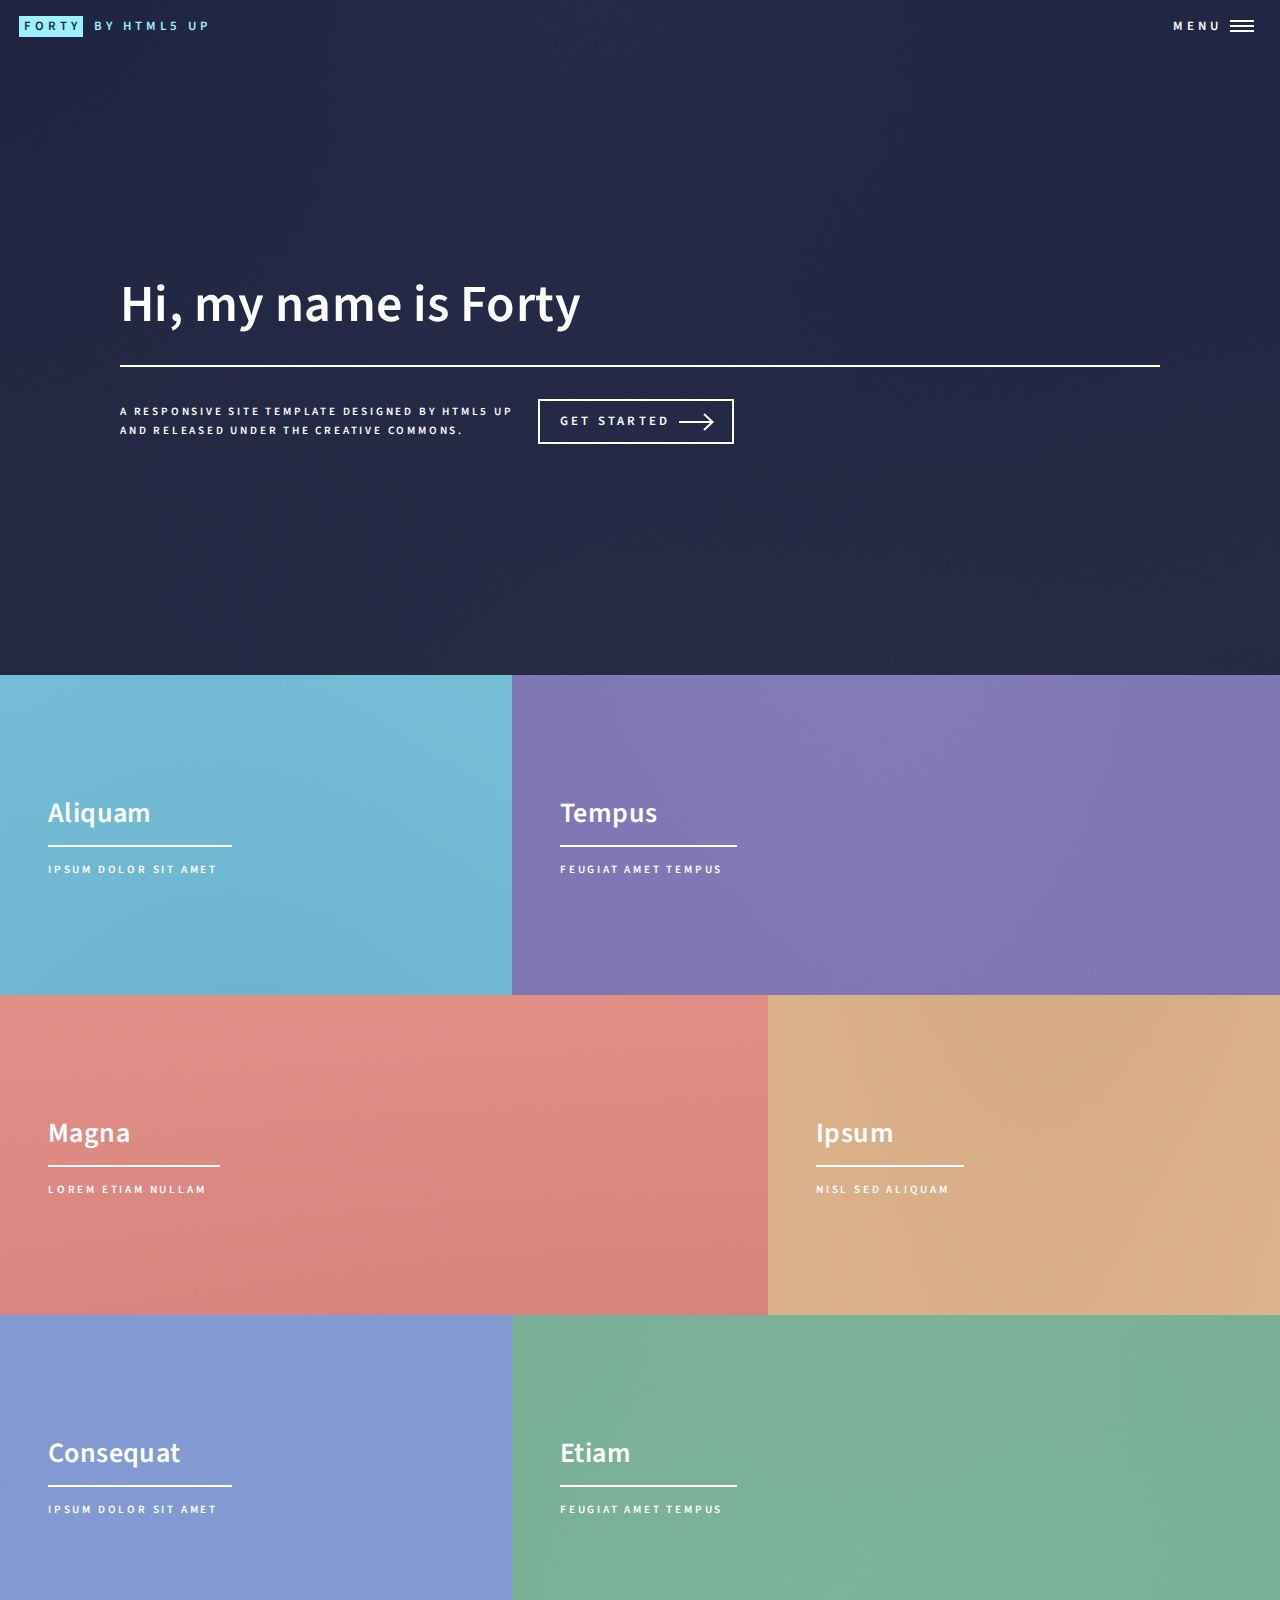
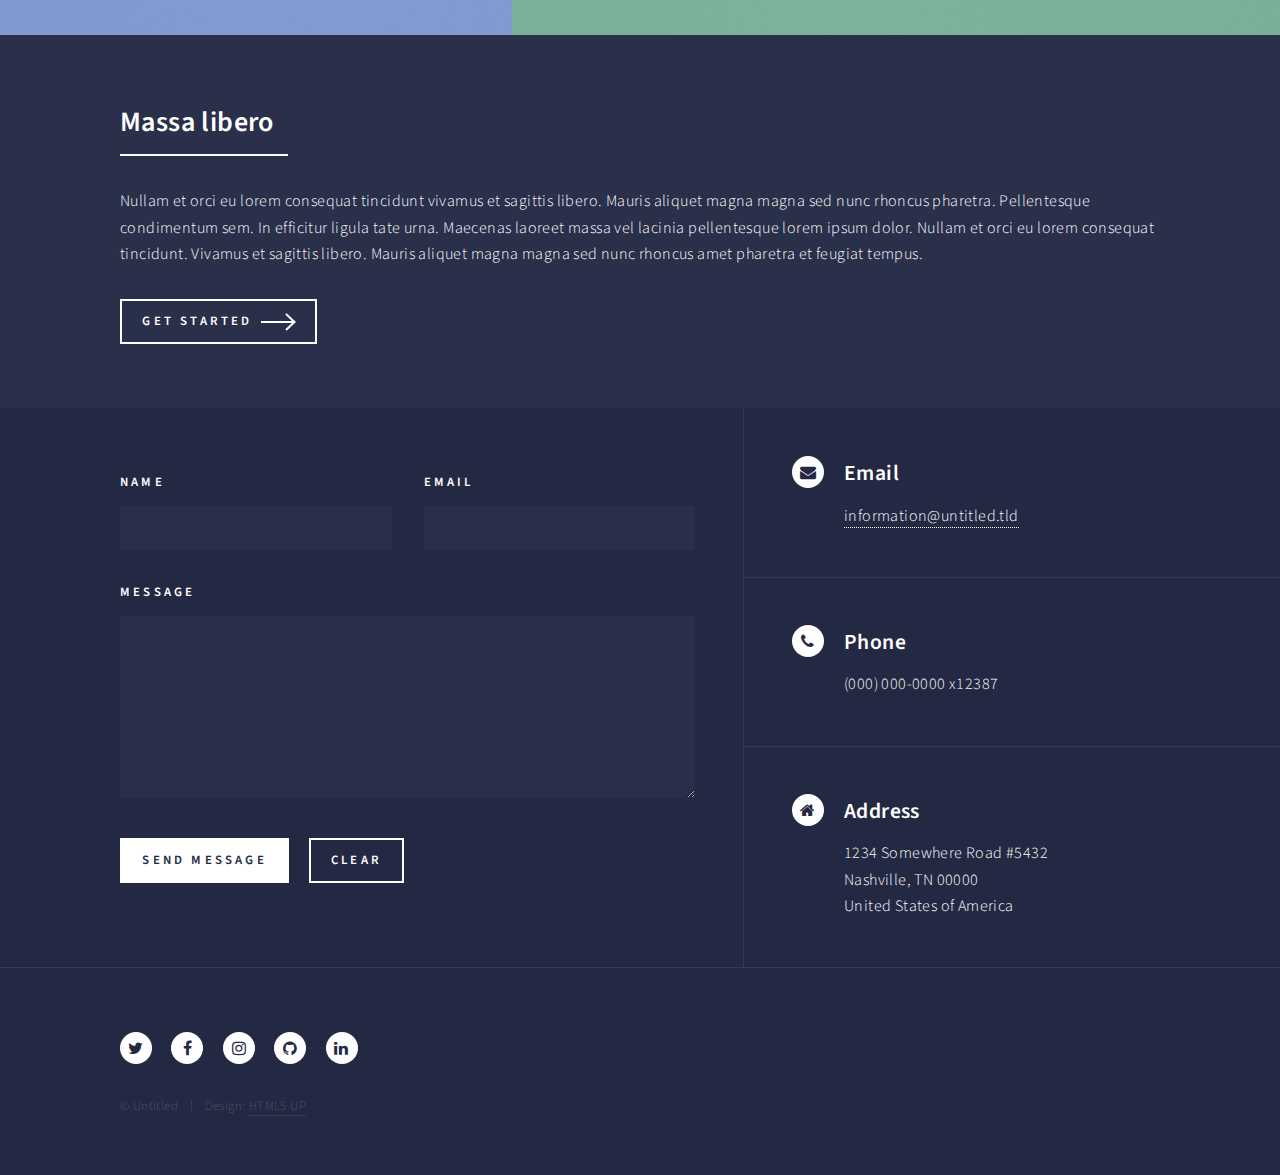
==== index.html @ 2b0d10ff "files uploaded" ====
<!DOCTYPE HTML>
<!--
	Forty by HTML5 UP
	html5up.net | @ajlkn
	Free for personal and commercial use under the CCA 3.0 license (html5up.net/license)
-->
<html>
	<head>
		<title>Forty by HTML5 UP</title>
		<meta charset="utf-8" />
		<meta name="viewport" content="width=device-width, initial-scale=1, user-scalable=no" />
		<!--[if lte IE 8]><script src="assets/js/ie/html5shiv.js"></script><![endif]-->
		<link rel="stylesheet" href="assets/css/main.css" />
		<!--[if lte IE 9]><link rel="stylesheet" href="assets/css/ie9.css" /><![endif]-->
		<!--[if lte IE 8]><link rel="stylesheet" href="assets/css/ie8.css" /><![endif]-->
	</head>
	<body>

		<!-- Wrapper -->
			<div id="wrapper">

				<!-- Header -->
					<header id="header" class="alt">
						<a href="index.html" class="logo"><strong>Forty</strong> <span>by HTML5 UP</span></a>
						<nav>
							<a href="#menu">Menu</a>
						</nav>
					</header>

				<!-- Menu -->
					<nav id="menu">
						<ul class="links">
							<li><a href="index.html">Home</a></li>
							<li><a href="landing.html">Landing</a></li>
							<li><a href="generic.html">Generic</a></li>
							<li><a href="elements.html">Elements</a></li>
						</ul>
						<ul class="actions vertical">
							<li><a href="#" class="button special fit">Get Started</a></li>
							<li><a href="#" class="button fit">Log In</a></li>
						</ul>
					</nav>

				<!-- Banner -->
					<section id="banner" class="major">
						<div class="inner">
							<header class="major">
								<h1>Hi, my name is Forty</h1>
							</header>
							<div class="content">
								<p>A responsive site template designed by HTML5 UP<br />
								and released under the Creative Commons.</p>
								<ul class="actions">
									<li><a href="#one" class="button next scrolly">Get Started</a></li>
								</ul>
							</div>
						</div>
					</section>

				<!-- Main -->
					<div id="main">

						<!-- One -->
							<section id="one" class="tiles">
								<article>
									<span class="image">
										<img src="images/pic01.jpg" alt="" />
									</span>
									<header class="major">
										<h3><a href="landing.html" class="link">Aliquam</a></h3>
										<p>Ipsum dolor sit amet</p>
									</header>
								</article>
								<article>
									<span class="image">
										<img src="images/pic02.jpg" alt="" />
									</span>
									<header class="major">
										<h3><a href="landing.html" class="link">Tempus</a></h3>
										<p>feugiat amet tempus</p>
									</header>
								</article>
								<article>
									<span class="image">
										<img src="images/pic03.jpg" alt="" />
									</span>
									<header class="major">
										<h3><a href="landing.html" class="link">Magna</a></h3>
										<p>Lorem etiam nullam</p>
									</header>
								</article>
								<article>
									<span class="image">
										<img src="images/pic04.jpg" alt="" />
									</span>
									<header class="major">
										<h3><a href="landing.html" class="link">Ipsum</a></h3>
										<p>Nisl sed aliquam</p>
									</header>
								</article>
								<article>
									<span class="image">
										<img src="images/pic05.jpg" alt="" />
									</span>
									<header class="major">
										<h3><a href="landing.html" class="link">Consequat</a></h3>
										<p>Ipsum dolor sit amet</p>
									</header>
								</article>
								<article>
									<span class="image">
										<img src="images/pic06.jpg" alt="" />
									</span>
									<header class="major">
										<h3><a href="landing.html" class="link">Etiam</a></h3>
										<p>Feugiat amet tempus</p>
									</header>
								</article>
							</section>

						<!-- Two -->
							<section id="two">
								<div class="inner">
									<header class="major">
										<h2>Massa libero</h2>
									</header>
									<p>Nullam et orci eu lorem consequat tincidunt vivamus et sagittis libero. Mauris aliquet magna magna sed nunc rhoncus pharetra. Pellentesque condimentum sem. In efficitur ligula tate urna. Maecenas laoreet massa vel lacinia pellentesque lorem ipsum dolor. Nullam et orci eu lorem consequat tincidunt. Vivamus et sagittis libero. Mauris aliquet magna magna sed nunc rhoncus amet pharetra et feugiat tempus.</p>
									<ul class="actions">
										<li><a href="landing.html" class="button next">Get Started</a></li>
									</ul>
								</div>
							</section>

					</div>

				<!-- Contact -->
					<section id="contact">
						<div class="inner">
							<section>
								<form method="post" action="#">
									<div class="field half first">
										<label for="name">Name</label>
										<input type="text" name="name" id="name" />
									</div>
									<div class="field half">
										<label for="email">Email</label>
										<input type="text" name="email" id="email" />
									</div>
									<div class="field">
										<label for="message">Message</label>
										<textarea name="message" id="message" rows="6"></textarea>
									</div>
									<ul class="actions">
										<li><input type="submit" value="Send Message" class="special" /></li>
										<li><input type="reset" value="Clear" /></li>
									</ul>
								</form>
							</section>
							<section class="split">
								<section>
									<div class="contact-method">
										<span class="icon alt fa-envelope"></span>
										<h3>Email</h3>
										<a href="#">information@untitled.tld</a>
									</div>
								</section>
								<section>
									<div class="contact-method">
										<span class="icon alt fa-phone"></span>
										<h3>Phone</h3>
										<span>(000) 000-0000 x12387</span>
									</div>
								</section>
								<section>
									<div class="contact-method">
										<span class="icon alt fa-home"></span>
										<h3>Address</h3>
										<span>1234 Somewhere Road #5432<br />
										Nashville, TN 00000<br />
										United States of America</span>
									</div>
								</section>
							</section>
						</div>
					</section>

				<!-- Footer -->
					<footer id="footer">
						<div class="inner">
							<ul class="icons">
								<li><a href="#" class="icon alt fa-twitter"><span class="label">Twitter</span></a></li>
								<li><a href="#" class="icon alt fa-facebook"><span class="label">Facebook</span></a></li>
								<li><a href="#" class="icon alt fa-instagram"><span class="label">Instagram</span></a></li>
								<li><a href="#" class="icon alt fa-github"><span class="label">GitHub</span></a></li>
								<li><a href="#" class="icon alt fa-linkedin"><span class="label">LinkedIn</span></a></li>
							</ul>
							<ul class="copyright">
								<li>&copy; Untitled</li><li>Design: <a href="https://html5up.net">HTML5 UP</a></li>
							</ul>
						</div>
					</footer>

			</div>

		<!-- Scripts -->
			<script src="assets/js/jquery.min.js"></script>
			<script src="assets/js/jquery.scrolly.min.js"></script>
			<script src="assets/js/jquery.scrollex.min.js"></script>
			<script src="assets/js/skel.min.js"></script>
			<script src="assets/js/util.js"></script>
			<!--[if lte IE 8]><script src="assets/js/ie/respond.min.js"></script><![endif]-->
			<script src="assets/js/main.js"></script>

	</body>
</html>
---- assets/css/main.css ----
@import url(font-awesome.min.css);
@import url("https://fonts.googleapis.com/css?family=Source+Sans+Pro:300,300italic,600,600italic");

/*
	Forty by HTML5 UP
	html5up.net | @ajlkn
	Free for personal and commercial use under the CCA 3.0 license (html5up.net/license)
*/

/* Reset */

	html, body, div, span, applet, object, iframe, h1, h2, h3, h4, h5, h6, p, blockquote, pre, a, abbr, acronym, address, big, cite, code, del, dfn, em, img, ins, kbd, q, s, samp, small, strike, strong, sub, sup, tt, var, b, u, i, center, dl, dt, dd, ol, ul, li, fieldset, form, label, legend, table, caption, tbody, tfoot, thead, tr, th, td, article, aside, canvas, details, embed, figure, figcaption, footer, header, hgroup, menu, nav, output, ruby, section, summary, time, mark, audio, video {
		margin: 0;
		padding: 0;
		border: 0;
		font-size: 100%;
		font: inherit;
		vertical-align: baseline;
	}

	article, aside, details, figcaption, figure, footer, header, hgroup, menu, nav, section {
		display: block;
	}

	body {
		line-height: 1;
	}

	ol, ul {
		list-style: none;
	}

	blockquote, q {
		quotes: none;
	}

	blockquote:before, blockquote:after, q:before, q:after {
		content: '';
		content: none;
	}

	table {
		border-collapse: collapse;
		border-spacing: 0;
	}

	body {
		-webkit-text-size-adjust: none;
	}

/* Box Model */

	*, *:before, *:after {
		-moz-box-sizing: border-box;
		-webkit-box-sizing: border-box;
		box-sizing: border-box;
	}

/* Grid */

	.row {
		border-bottom: solid 1px transparent;
		-moz-box-sizing: border-box;
		-webkit-box-sizing: border-box;
		box-sizing: border-box;
	}

	.row > * {
		float: left;
		-moz-box-sizing: border-box;
		-webkit-box-sizing: border-box;
		box-sizing: border-box;
	}

	.row:after, .row:before {
		content: '';
		display: block;
		clear: both;
		height: 0;
	}

	.row.uniform > * > :first-child {
		margin-top: 0;
	}

	.row.uniform > * > :last-child {
		margin-bottom: 0;
	}

	.row.\30 \25 > * {
		padding: 0 0 0 0em;
	}

	.row.\30 \25 {
		margin: 0 0 -1px 0em;
	}

	.row.uniform.\30 \25 > * {
		padding: 0em 0 0 0em;
	}

	.row.uniform.\30 \25 {
		margin: 0em 0 -1px 0em;
	}

	.row > * {
		padding: 0 0 0 2em;
	}

	.row {
		margin: 0 0 -1px -2em;
	}

	.row.uniform > * {
		padding: 2em 0 0 2em;
	}

	.row.uniform {
		margin: -2em 0 -1px -2em;
	}

	.row.\32 00\25 > * {
		padding: 0 0 0 4em;
	}

	.row.\32 00\25 {
		margin: 0 0 -1px -4em;
	}

	.row.uniform.\32 00\25 > * {
		padding: 4em 0 0 4em;
	}

	.row.uniform.\32 00\25 {
		margin: -4em 0 -1px -4em;
	}

	.row.\31 50\25 > * {
		padding: 0 0 0 3em;
	}

	.row.\31 50\25 {
		margin: 0 0 -1px -3em;
	}

	.row.uniform.\31 50\25 > * {
		padding: 3em 0 0 3em;
	}

	.row.uniform.\31 50\25 {
		margin: -3em 0 -1px -3em;
	}

	.row.\35 0\25 > * {
		padding: 0 0 0 1em;
	}

	.row.\35 0\25 {
		margin: 0 0 -1px -1em;
	}

	.row.uniform.\35 0\25 > * {
		padding: 1em 0 0 1em;
	}

	.row.uniform.\35 0\25 {
		margin: -1em 0 -1px -1em;
	}

	.row.\32 5\25 > * {
		padding: 0 0 0 0.5em;
	}

	.row.\32 5\25 {
		margin: 0 0 -1px -0.5em;
	}

	.row.uniform.\32 5\25 > * {
		padding: 0.5em 0 0 0.5em;
	}

	.row.uniform.\32 5\25 {
		margin: -0.5em 0 -1px -0.5em;
	}

	.\31 2u, .\31 2u\24 {
		width: 100%;
		clear: none;
		margin-left: 0;
	}

	.\31 1u, .\31 1u\24 {
		width: 91.6666666667%;
		clear: none;
		margin-left: 0;
	}

	.\31 0u, .\31 0u\24 {
		width: 83.3333333333%;
		clear: none;
		margin-left: 0;
	}

	.\39 u, .\39 u\24 {
		width: 75%;
		clear: none;
		margin-left: 0;
	}

	.\38 u, .\38 u\24 {
		width: 66.6666666667%;
		clear: none;
		margin-left: 0;
	}

	.\37 u, .\37 u\24 {
		width: 58.3333333333%;
		clear: none;
		margin-left: 0;
	}

	.\36 u, .\36 u\24 {
		width: 50%;
		clear: none;
		margin-left: 0;
	}

	.\35 u, .\35 u\24 {
		width: 41.6666666667%;
		clear: none;
		margin-left: 0;
	}

	.\34 u, .\34 u\24 {
		width: 33.3333333333%;
		clear: none;
		margin-left: 0;
	}

	.\33 u, .\33 u\24 {
		width: 25%;
		clear: none;
		margin-left: 0;
	}

	.\32 u, .\32 u\24 {
		width: 16.6666666667%;
		clear: none;
		margin-left: 0;
	}

	.\31 u, .\31 u\24 {
		width: 8.3333333333%;
		clear: none;
		margin-left: 0;
	}

	.\31 2u\24 + *,
	.\31 1u\24 + *,
	.\31 0u\24 + *,
	.\39 u\24 + *,
	.\38 u\24 + *,
	.\37 u\24 + *,
	.\36 u\24 + *,
	.\35 u\24 + *,
	.\34 u\24 + *,
	.\33 u\24 + *,
	.\32 u\24 + *,
	.\31 u\24 + * {
		clear: left;
	}

	.\-11u {
		margin-left: 91.66667%;
	}

	.\-10u {
		margin-left: 83.33333%;
	}

	.\-9u {
		margin-left: 75%;
	}

	.\-8u {
		margin-left: 66.66667%;
	}

	.\-7u {
		margin-left: 58.33333%;
	}

	.\-6u {
		margin-left: 50%;
	}

	.\-5u {
		margin-left: 41.66667%;
	}

	.\-4u {
		margin-left: 33.33333%;
	}

	.\-3u {
		margin-left: 25%;
	}

	.\-2u {
		margin-left: 16.66667%;
	}

	.\-1u {
		margin-left: 8.33333%;
	}

	@media screen and (max-width: 1680px) {

		.row > * {
			padding: 0 0 0 2em;
		}

		.row {
			margin: 0 0 -1px -2em;
		}

		.row.uniform > * {
			padding: 2em 0 0 2em;
		}

		.row.uniform {
			margin: -2em 0 -1px -2em;
		}

		.row.\32 00\25 > * {
			padding: 0 0 0 4em;
		}

		.row.\32 00\25 {
			margin: 0 0 -1px -4em;
		}

		.row.uniform.\32 00\25 > * {
			padding: 4em 0 0 4em;
		}

		.row.uniform.\32 00\25 {
			margin: -4em 0 -1px -4em;
		}

		.row.\31 50\25 > * {
			padding: 0 0 0 3em;
		}

		.row.\31 50\25 {
			margin: 0 0 -1px -3em;
		}

		.row.uniform.\31 50\25 > * {
			padding: 3em 0 0 3em;
		}

		.row.uniform.\31 50\25 {
			margin: -3em 0 -1px -3em;
		}

		.row.\35 0\25 > * {
			padding: 0 0 0 1em;
		}

		.row.\35 0\25 {
			margin: 0 0 -1px -1em;
		}

		.row.uniform.\35 0\25 > * {
			padding: 1em 0 0 1em;
		}

		.row.uniform.\35 0\25 {
			margin: -1em 0 -1px -1em;
		}

		.row.\32 5\25 > * {
			padding: 0 0 0 0.5em;
		}

		.row.\32 5\25 {
			margin: 0 0 -1px -0.5em;
		}

		.row.uniform.\32 5\25 > * {
			padding: 0.5em 0 0 0.5em;
		}

		.row.uniform.\32 5\25 {
			margin: -0.5em 0 -1px -0.5em;
		}

		.\31 2u\28xlarge\29, .\31 2u\24\28xlarge\29 {
			width: 100%;
			clear: none;
			margin-left: 0;
		}

		.\31 1u\28xlarge\29, .\31 1u\24\28xlarge\29 {
			width: 91.6666666667%;
			clear: none;
			margin-left: 0;
		}

		.\31 0u\28xlarge\29, .\31 0u\24\28xlarge\29 {
			width: 83.3333333333%;
			clear: none;
			margin-left: 0;
		}

		.\39 u\28xlarge\29, .\39 u\24\28xlarge\29 {
			width: 75%;
			clear: none;
			margin-left: 0;
		}

		.\38 u\28xlarge\29, .\38 u\24\28xlarge\29 {
			width: 66.6666666667%;
			clear: none;
			margin-left: 0;
		}

		.\37 u\28xlarge\29, .\37 u\24\28xlarge\29 {
			width: 58.3333333333%;
			clear: none;
			margin-left: 0;
		}

		.\36 u\28xlarge\29, .\36 u\24\28xlarge\29 {
			width: 50%;
			clear: none;
			margin-left: 0;
		}

		.\35 u\28xlarge\29, .\35 u\24\28xlarge\29 {
			width: 41.6666666667%;
			clear: none;
			margin-left: 0;
		}

		.\34 u\28xlarge\29, .\34 u\24\28xlarge\29 {
			width: 33.3333333333%;
			clear: none;
			margin-left: 0;
		}

		.\33 u\28xlarge\29, .\33 u\24\28xlarge\29 {
			width: 25%;
			clear: none;
			margin-left: 0;
		}

		.\32 u\28xlarge\29, .\32 u\24\28xlarge\29 {
			width: 16.6666666667%;
			clear: none;
			margin-left: 0;
		}

		.\31 u\28xlarge\29, .\31 u\24\28xlarge\29 {
			width: 8.3333333333%;
			clear: none;
			margin-left: 0;
		}

		.\31 2u\24\28xlarge\29 + *,
		.\31 1u\24\28xlarge\29 + *,
		.\31 0u\24\28xlarge\29 + *,
		.\39 u\24\28xlarge\29 + *,
		.\38 u\24\28xlarge\29 + *,
		.\37 u\24\28xlarge\29 + *,
		.\36 u\24\28xlarge\29 + *,
		.\35 u\24\28xlarge\29 + *,
		.\34 u\24\28xlarge\29 + *,
		.\33 u\24\28xlarge\29 + *,
		.\32 u\24\28xlarge\29 + *,
		.\31 u\24\28xlarge\29 + * {
			clear: left;
		}

		.\-11u\28xlarge\29 {
			margin-left: 91.66667%;
		}

		.\-10u\28xlarge\29 {
			margin-left: 83.33333%;
		}

		.\-9u\28xlarge\29 {
			margin-left: 75%;
		}

		.\-8u\28xlarge\29 {
			margin-left: 66.66667%;
		}

		.\-7u\28xlarge\29 {
			margin-left: 58.33333%;
		}

		.\-6u\28xlarge\29 {
			margin-left: 50%;
		}

		.\-5u\28xlarge\29 {
			margin-left: 41.66667%;
		}

		.\-4u\28xlarge\29 {
			margin-left: 33.33333%;
		}

		.\-3u\28xlarge\29 {
			margin-left: 25%;
		}

		.\-2u\28xlarge\29 {
			margin-left: 16.66667%;
		}

		.\-1u\28xlarge\29 {
			margin-left: 8.33333%;
		}

	}

	@media screen and (max-width: 1280px) {

		.row > * {
			padding: 0 0 0 1.5em;
		}

		.row {
			margin: 0 0 -1px -1.5em;
		}

		.row.uniform > * {
			padding: 1.5em 0 0 1.5em;
		}

		.row.uniform {
			margin: -1.5em 0 -1px -1.5em;
		}

		.row.\32 00\25 > * {
			padding: 0 0 0 3em;
		}

		.row.\32 00\25 {
			margin: 0 0 -1px -3em;
		}

		.row.uniform.\32 00\25 > * {
			padding: 3em 0 0 3em;
		}

		.row.uniform.\32 00\25 {
			margin: -3em 0 -1px -3em;
		}

		.row.\31 50\25 > * {
			padding: 0 0 0 2.25em;
		}

		.row.\31 50\25 {
			margin: 0 0 -1px -2.25em;
		}

		.row.uniform.\31 50\25 > * {
			padding: 2.25em 0 0 2.25em;
		}

		.row.uniform.\31 50\25 {
			margin: -2.25em 0 -1px -2.25em;
		}

		.row.\35 0\25 > * {
			padding: 0 0 0 0.75em;
		}

		.row.\35 0\25 {
			margin: 0 0 -1px -0.75em;
		}

		.row.uniform.\35 0\25 > * {
			padding: 0.75em 0 0 0.75em;
		}

		.row.uniform.\35 0\25 {
			margin: -0.75em 0 -1px -0.75em;
		}

		.row.\32 5\25 > * {
			padding: 0 0 0 0.375em;
		}

		.row.\32 5\25 {
			margin: 0 0 -1px -0.375em;
		}

		.row.uniform.\32 5\25 > * {
			padding: 0.375em 0 0 0.375em;
		}

		.row.uniform.\32 5\25 {
			margin: -0.375em 0 -1px -0.375em;
		}

		.\31 2u\28large\29, .\31 2u\24\28large\29 {
			width: 100%;
			clear: none;
			margin-left: 0;
		}

		.\31 1u\28large\29, .\31 1u\24\28large\29 {
			width: 91.6666666667%;
			clear: none;
			margin-left: 0;
		}

		.\31 0u\28large\29, .\31 0u\24\28large\29 {
			width: 83.3333333333%;
			clear: none;
			margin-left: 0;
		}

		.\39 u\28large\29, .\39 u\24\28large\29 {
			width: 75%;
			clear: none;
			margin-left: 0;
		}

		.\38 u\28large\29, .\38 u\24\28large\29 {
			width: 66.6666666667%;
			clear: none;
			margin-left: 0;
		}

		.\37 u\28large\29, .\37 u\24\28large\29 {
			width: 58.3333333333%;
			clear: none;
			margin-left: 0;
		}

		.\36 u\28large\29, .\36 u\24\28large\29 {
			width: 50%;
			clear: none;
			margin-left: 0;
		}

		.\35 u\28large\29, .\35 u\24\28large\29 {
			width: 41.6666666667%;
			clear: none;
			margin-left: 0;
		}

		.\34 u\28large\29, .\34 u\24\28large\29 {
			width: 33.3333333333%;
			clear: none;
			margin-left: 0;
		}

		.\33 u\28large\29, .\33 u\24\28large\29 {
			width: 25%;
			clear: none;
			margin-left: 0;
		}

		.\32 u\28large\29, .\32 u\24\28large\29 {
			width: 16.6666666667%;
			clear: none;
			margin-left: 0;
		}

		.\31 u\28large\29, .\31 u\24\28large\29 {
			width: 8.3333333333%;
			clear: none;
			margin-left: 0;
		}

		.\31 2u\24\28large\29 + *,
		.\31 1u\24\28large\29 + *,
		.\31 0u\24\28large\29 + *,
		.\39 u\24\28large\29 + *,
		.\38 u\24\28large\29 + *,
		.\37 u\24\28large\29 + *,
		.\36 u\24\28large\29 + *,
		.\35 u\24\28large\29 + *,
		.\34 u\24\28large\29 + *,
		.\33 u\24\28large\29 + *,
		.\32 u\24\28large\29 + *,
		.\31 u\24\28large\29 + * {
			clear: left;
		}

		.\-11u\28large\29 {
			margin-left: 91.66667%;
		}

		.\-10u\28large\29 {
			margin-left: 83.33333%;
		}

		.\-9u\28large\29 {
			margin-left: 75%;
		}

		.\-8u\28large\29 {
			margin-left: 66.66667%;
		}

		.\-7u\28large\29 {
			margin-left: 58.33333%;
		}

		.\-6u\28large\29 {
			margin-left: 50%;
		}

		.\-5u\28large\29 {
			margin-left: 41.66667%;
		}

		.\-4u\28large\29 {
			margin-left: 33.33333%;
		}

		.\-3u\28large\29 {
			margin-left: 25%;
		}

		.\-2u\28large\29 {
			margin-left: 16.66667%;
		}

		.\-1u\28large\29 {
			margin-left: 8.33333%;
		}

	}

	@media screen and (max-width: 980px) {

		.row > * {
			padding: 0 0 0 1.5em;
		}

		.row {
			margin: 0 0 -1px -1.5em;
		}

		.row.uniform > * {
			padding: 1.5em 0 0 1.5em;
		}

		.row.uniform {
			margin: -1.5em 0 -1px -1.5em;
		}

		.row.\32 00\25 > * {
			padding: 0 0 0 3em;
		}

		.row.\32 00\25 {
			margin: 0 0 -1px -3em;
		}

		.row.uniform.\32 00\25 > * {
			padding: 3em 0 0 3em;
		}

		.row.uniform.\32 00\25 {
			margin: -3em 0 -1px -3em;
		}

		.row.\31 50\25 > * {
			padding: 0 0 0 2.25em;
		}

		.row.\31 50\25 {
			margin: 0 0 -1px -2.25em;
		}

		.row.uniform.\31 50\25 > * {
			padding: 2.25em 0 0 2.25em;
		}

		.row.uniform.\31 50\25 {
			margin: -2.25em 0 -1px -2.25em;
		}

		.row.\35 0\25 > * {
			padding: 0 0 0 0.75em;
		}

		.row.\35 0\25 {
			margin: 0 0 -1px -0.75em;
		}

		.row.uniform.\35 0\25 > * {
			padding: 0.75em 0 0 0.75em;
		}

		.row.uniform.\35 0\25 {
			margin: -0.75em 0 -1px -0.75em;
		}

		.row.\32 5\25 > * {
			padding: 0 0 0 0.375em;
		}

		.row.\32 5\25 {
			margin: 0 0 -1px -0.375em;
		}

		.row.uniform.\32 5\25 > * {
			padding: 0.375em 0 0 0.375em;
		}

		.row.uniform.\32 5\25 {
			margin: -0.375em 0 -1px -0.375em;
		}

		.\31 2u\28medium\29, .\31 2u\24\28medium\29 {
			width: 100%;
			clear: none;
			margin-left: 0;
		}

		.\31 1u\28medium\29, .\31 1u\24\28medium\29 {
			width: 91.6666666667%;
			clear: none;
			margin-left: 0;
		}

		.\31 0u\28medium\29, .\31 0u\24\28medium\29 {
			width: 83.3333333333%;
			clear: none;
			margin-left: 0;
		}

		.\39 u\28medium\29, .\39 u\24\28medium\29 {
			width: 75%;
			clear: none;
			margin-left: 0;
		}

		.\38 u\28medium\29, .\38 u\24\28medium\29 {
			width: 66.6666666667%;
			clear: none;
			margin-left: 0;
		}

		.\37 u\28medium\29, .\37 u\24\28medium\29 {
			width: 58.3333333333%;
			clear: none;
			margin-left: 0;
		}

		.\36 u\28medium\29, .\36 u\24\28medium\29 {
			width: 50%;
			clear: none;
			margin-left: 0;
		}

		.\35 u\28medium\29, .\35 u\24\28medium\29 {
			width: 41.6666666667%;
			clear: none;
			margin-left: 0;
		}

		.\34 u\28medium\29, .\34 u\24\28medium\29 {
			width: 33.3333333333%;
			clear: none;
			margin-left: 0;
		}

		.\33 u\28medium\29, .\33 u\24\28medium\29 {
			width: 25%;
			clear: none;
			margin-left: 0;
		}

		.\32 u\28medium\29, .\32 u\24\28medium\29 {
			width: 16.6666666667%;
			clear: none;
			margin-left: 0;
		}

		.\31 u\28medium\29, .\31 u\24\28medium\29 {
			width: 8.3333333333%;
			clear: none;
			margin-left: 0;
		}

		.\31 2u\24\28medium\29 + *,
		.\31 1u\24\28medium\29 + *,
		.\31 0u\24\28medium\29 + *,
		.\39 u\24\28medium\29 + *,
		.\38 u\24\28medium\29 + *,
		.\37 u\24\28medium\29 + *,
		.\36 u\24\28medium\29 + *,
		.\35 u\24\28medium\29 + *,
		.\34 u\24\28medium\29 + *,
		.\33 u\24\28medium\29 + *,
		.\32 u\24\28medium\29 + *,
		.\31 u\24\28medium\29 + * {
			clear: left;
		}

		.\-11u\28medium\29 {
			margin-left: 91.66667%;
		}

		.\-10u\28medium\29 {
			margin-left: 83.33333%;
		}

		.\-9u\28medium\29 {
			margin-left: 75%;
		}

		.\-8u\28medium\29 {
			margin-left: 66.66667%;
		}

		.\-7u\28medium\29 {
			margin-left: 58.33333%;
		}

		.\-6u\28medium\29 {
			margin-left: 50%;
		}

		.\-5u\28medium\29 {
			margin-left: 41.66667%;
		}

		.\-4u\28medium\29 {
			margin-left: 33.33333%;
		}

		.\-3u\28medium\29 {
			margin-left: 25%;
		}

		.\-2u\28medium\29 {
			margin-left: 16.66667%;
		}

		.\-1u\28medium\29 {
			margin-left: 8.33333%;
		}

	}

	@media screen and (max-width: 736px) {

		.row > * {
			padding: 0 0 0 1.25em;
		}

		.row {
			margin: 0 0 -1px -1.25em;
		}

		.row.uniform > * {
			padding: 1.25em 0 0 1.25em;
		}

		.row.uniform {
			margin: -1.25em 0 -1px -1.25em;
		}

		.row.\32 00\25 > * {
			padding: 0 0 0 2.5em;
		}

		.row.\32 00\25 {
			margin: 0 0 -1px -2.5em;
		}

		.row.uniform.\32 00\25 > * {
			padding: 2.5em 0 0 2.5em;
		}

		.row.uniform.\32 00\25 {
			margin: -2.5em 0 -1px -2.5em;
		}

		.row.\31 50\25 > * {
			padding: 0 0 0 1.875em;
		}

		.row.\31 50\25 {
			margin: 0 0 -1px -1.875em;
		}

		.row.uniform.\31 50\25 > * {
			padding: 1.875em 0 0 1.875em;
		}

		.row.uniform.\31 50\25 {
			margin: -1.875em 0 -1px -1.875em;
		}

		.row.\35 0\25 > * {
			padding: 0 0 0 0.625em;
		}

		.row.\35 0\25 {
			margin: 0 0 -1px -0.625em;
		}

		.row.uniform.\35 0\25 > * {
			padding: 0.625em 0 0 0.625em;
		}

		.row.uniform.\35 0\25 {
			margin: -0.625em 0 -1px -0.625em;
		}

		.row.\32 5\25 > * {
			padding: 0 0 0 0.3125em;
		}

		.row.\32 5\25 {
			margin: 0 0 -1px -0.3125em;
		}

		.row.uniform.\32 5\25 > * {
			padding: 0.3125em 0 0 0.3125em;
		}

		.row.uniform.\32 5\25 {
			margin: -0.3125em 0 -1px -0.3125em;
		}

		.\31 2u\28small\29, .\31 2u\24\28small\29 {
			width: 100%;
			clear: none;
			margin-left: 0;
		}

		.\31 1u\28small\29, .\31 1u\24\28small\29 {
			width: 91.6666666667%;
			clear: none;
			margin-left: 0;
		}

		.\31 0u\28small\29, .\31 0u\24\28small\29 {
			width: 83.3333333333%;
			clear: none;
			margin-left: 0;
		}

		.\39 u\28small\29, .\39 u\24\28small\29 {
			width: 75%;
			clear: none;
			margin-left: 0;
		}

		.\38 u\28small\29, .\38 u\24\28small\29 {
			width: 66.6666666667%;
			clear: none;
			margin-left: 0;
		}

		.\37 u\28small\29, .\37 u\24\28small\29 {
			width: 58.3333333333%;
			clear: none;
			margin-left: 0;
		}

		.\36 u\28small\29, .\36 u\24\28small\29 {
			width: 50%;
			clear: none;
			margin-left: 0;
		}

		.\35 u\28small\29, .\35 u\24\28small\29 {
			width: 41.6666666667%;
			clear: none;
			margin-left: 0;
		}

		.\34 u\28small\29, .\34 u\24\28small\29 {
			width: 33.3333333333%;
			clear: none;
			margin-left: 0;
		}

		.\33 u\28small\29, .\33 u\24\28small\29 {
			width: 25%;
			clear: none;
			margin-left: 0;
		}

		.\32 u\28small\29, .\32 u\24\28small\29 {
			width: 16.6666666667%;
			clear: none;
			margin-left: 0;
		}

		.\31 u\28small\29, .\31 u\24\28small\29 {
			width: 8.3333333333%;
			clear: none;
			margin-left: 0;
		}

		.\31 2u\24\28small\29 + *,
		.\31 1u\24\28small\29 + *,
		.\31 0u\24\28small\29 + *,
		.\39 u\24\28small\29 + *,
		.\38 u\24\28small\29 + *,
		.\37 u\24\28small\29 + *,
		.\36 u\24\28small\29 + *,
		.\35 u\24\28small\29 + *,
		.\34 u\24\28small\29 + *,
		.\33 u\24\28small\29 + *,
		.\32 u\24\28small\29 + *,
		.\31 u\24\28small\29 + * {
			clear: left;
		}

		.\-11u\28small\29 {
			margin-left: 91.66667%;
		}

		.\-10u\28small\29 {
			margin-left: 83.33333%;
		}

		.\-9u\28small\29 {
			margin-left: 75%;
		}

		.\-8u\28small\29 {
			margin-left: 66.66667%;
		}

		.\-7u\28small\29 {
			margin-left: 58.33333%;
		}

		.\-6u\28small\29 {
			margin-left: 50%;
		}

		.\-5u\28small\29 {
			margin-left: 41.66667%;
		}

		.\-4u\28small\29 {
			margin-left: 33.33333%;
		}

		.\-3u\28small\29 {
			margin-left: 25%;
		}

		.\-2u\28small\29 {
			margin-left: 16.66667%;
		}

		.\-1u\28small\29 {
			margin-left: 8.33333%;
		}

	}

	@media screen and (max-width: 480px) {

		.row > * {
			padding: 0 0 0 1.25em;
		}

		.row {
			margin: 0 0 -1px -1.25em;
		}

		.row.uniform > * {
			padding: 1.25em 0 0 1.25em;
		}

		.row.uniform {
			margin: -1.25em 0 -1px -1.25em;
		}

		.row.\32 00\25 > * {
			padding: 0 0 0 2.5em;
		}

		.row.\32 00\25 {
			margin: 0 0 -1px -2.5em;
		}

		.row.uniform.\32 00\25 > * {
			padding: 2.5em 0 0 2.5em;
		}

		.row.uniform.\32 00\25 {
			margin: -2.5em 0 -1px -2.5em;
		}

		.row.\31 50\25 > * {
			padding: 0 0 0 1.875em;
		}

		.row.\31 50\25 {
			margin: 0 0 -1px -1.875em;
		}

		.row.uniform.\31 50\25 > * {
			padding: 1.875em 0 0 1.875em;
		}

		.row.uniform.\31 50\25 {
			margin: -1.875em 0 -1px -1.875em;
		}

		.row.\35 0\25 > * {
			padding: 0 0 0 0.625em;
		}

		.row.\35 0\25 {
			margin: 0 0 -1px -0.625em;
		}

		.row.uniform.\35 0\25 > * {
			padding: 0.625em 0 0 0.625em;
		}

		.row.uniform.\35 0\25 {
			margin: -0.625em 0 -1px -0.625em;
		}

		.row.\32 5\25 > * {
			padding: 0 0 0 0.3125em;
		}

		.row.\32 5\25 {
			margin: 0 0 -1px -0.3125em;
		}

		.row.uniform.\32 5\25 > * {
			padding: 0.3125em 0 0 0.3125em;
		}

		.row.uniform.\32 5\25 {
			margin: -0.3125em 0 -1px -0.3125em;
		}

		.\31 2u\28xsmall\29, .\31 2u\24\28xsmall\29 {
			width: 100%;
			clear: none;
			margin-left: 0;
		}

		.\31 1u\28xsmall\29, .\31 1u\24\28xsmall\29 {
			width: 91.6666666667%;
			clear: none;
			margin-left: 0;
		}

		.\31 0u\28xsmall\29, .\31 0u\24\28xsmall\29 {
			width: 83.3333333333%;
			clear: none;
			margin-left: 0;
		}

		.\39 u\28xsmall\29, .\39 u\24\28xsmall\29 {
			width: 75%;
			clear: none;
			margin-left: 0;
		}

		.\38 u\28xsmall\29, .\38 u\24\28xsmall\29 {
			width: 66.6666666667%;
			clear: none;
			margin-left: 0;
		}

		.\37 u\28xsmall\29, .\37 u\24\28xsmall\29 {
			width: 58.3333333333%;
			clear: none;
			margin-left: 0;
		}

		.\36 u\28xsmall\29, .\36 u\24\28xsmall\29 {
			width: 50%;
			clear: none;
			margin-left: 0;
		}

		.\35 u\28xsmall\29, .\35 u\24\28xsmall\29 {
			width: 41.6666666667%;
			clear: none;
			margin-left: 0;
		}

		.\34 u\28xsmall\29, .\34 u\24\28xsmall\29 {
			width: 33.3333333333%;
			clear: none;
			margin-left: 0;
		}

		.\33 u\28xsmall\29, .\33 u\24\28xsmall\29 {
			width: 25%;
			clear: none;
			margin-left: 0;
		}

		.\32 u\28xsmall\29, .\32 u\24\28xsmall\29 {
			width: 16.6666666667%;
			clear: none;
			margin-left: 0;
		}

		.\31 u\28xsmall\29, .\31 u\24\28xsmall\29 {
			width: 8.3333333333%;
			clear: none;
			margin-left: 0;
		}

		.\31 2u\24\28xsmall\29 + *,
		.\31 1u\24\28xsmall\29 + *,
		.\31 0u\24\28xsmall\29 + *,
		.\39 u\24\28xsmall\29 + *,
		.\38 u\24\28xsmall\29 + *,
		.\37 u\24\28xsmall\29 + *,
		.\36 u\24\28xsmall\29 + *,
		.\35 u\24\28xsmall\29 + *,
		.\34 u\24\28xsmall\29 + *,
		.\33 u\24\28xsmall\29 + *,
		.\32 u\24\28xsmall\29 + *,
		.\31 u\24\28xsmall\29 + * {
			clear: left;
		}

		.\-11u\28xsmall\29 {
			margin-left: 91.66667%;
		}

		.\-10u\28xsmall\29 {
			margin-left: 83.33333%;
		}

		.\-9u\28xsmall\29 {
			margin-left: 75%;
		}

		.\-8u\28xsmall\29 {
			margin-left: 66.66667%;
		}

		.\-7u\28xsmall\29 {
			margin-left: 58.33333%;
		}

		.\-6u\28xsmall\29 {
			margin-left: 50%;
		}

		.\-5u\28xsmall\29 {
			margin-left: 41.66667%;
		}

		.\-4u\28xsmall\29 {
			margin-left: 33.33333%;
		}

		.\-3u\28xsmall\29 {
			margin-left: 25%;
		}

		.\-2u\28xsmall\29 {
			margin-left: 16.66667%;
		}

		.\-1u\28xsmall\29 {
			margin-left: 8.33333%;
		}

	}

	@media screen and (max-width: 360px) {

		.row > * {
			padding: 0 0 0 1.25em;
		}

		.row {
			margin: 0 0 -1px -1.25em;
		}

		.row.uniform > * {
			padding: 1.25em 0 0 1.25em;
		}

		.row.uniform {
			margin: -1.25em 0 -1px -1.25em;
		}

		.row.\32 00\25 > * {
			padding: 0 0 0 2.5em;
		}

		.row.\32 00\25 {
			margin: 0 0 -1px -2.5em;
		}

		.row.uniform.\32 00\25 > * {
			padding: 2.5em 0 0 2.5em;
		}

		.row.uniform.\32 00\25 {
			margin: -2.5em 0 -1px -2.5em;
		}

		.row.\31 50\25 > * {
			padding: 0 0 0 1.875em;
		}

		.row.\31 50\25 {
			margin: 0 0 -1px -1.875em;
		}

		.row.uniform.\31 50\25 > * {
			padding: 1.875em 0 0 1.875em;
		}

		.row.uniform.\31 50\25 {
			margin: -1.875em 0 -1px -1.875em;
		}

		.row.\35 0\25 > * {
			padding: 0 0 0 0.625em;
		}

		.row.\35 0\25 {
			margin: 0 0 -1px -0.625em;
		}

		.row.uniform.\35 0\25 > * {
			padding: 0.625em 0 0 0.625em;
		}

		.row.uniform.\35 0\25 {
			margin: -0.625em 0 -1px -0.625em;
		}

		.row.\32 5\25 > * {
			padding: 0 0 0 0.3125em;
		}

		.row.\32 5\25 {
			margin: 0 0 -1px -0.3125em;
		}

		.row.uniform.\32 5\25 > * {
			padding: 0.3125em 0 0 0.3125em;
		}

		.row.uniform.\32 5\25 {
			margin: -0.3125em 0 -1px -0.3125em;
		}

		.\31 2u\28xxsmall\29, .\31 2u\24\28xxsmall\29 {
			width: 100%;
			clear: none;
			margin-left: 0;
		}

		.\31 1u\28xxsmall\29, .\31 1u\24\28xxsmall\29 {
			width: 91.6666666667%;
			clear: none;
			margin-left: 0;
		}

		.\31 0u\28xxsmall\29, .\31 0u\24\28xxsmall\29 {
			width: 83.3333333333%;
			clear: none;
			margin-left: 0;
		}

		.\39 u\28xxsmall\29, .\39 u\24\28xxsmall\29 {
			width: 75%;
			clear: none;
			margin-left: 0;
		}

		.\38 u\28xxsmall\29, .\38 u\24\28xxsmall\29 {
			width: 66.6666666667%;
			clear: none;
			margin-left: 0;
		}

		.\37 u\28xxsmall\29, .\37 u\24\28xxsmall\29 {
			width: 58.3333333333%;
			clear: none;
			margin-left: 0;
		}

		.\36 u\28xxsmall\29, .\36 u\24\28xxsmall\29 {
			width: 50%;
			clear: none;
			margin-left: 0;
		}

		.\35 u\28xxsmall\29, .\35 u\24\28xxsmall\29 {
			width: 41.6666666667%;
			clear: none;
			margin-left: 0;
		}

		.\34 u\28xxsmall\29, .\34 u\24\28xxsmall\29 {
			width: 33.3333333333%;
			clear: none;
			margin-left: 0;
		}

		.\33 u\28xxsmall\29, .\33 u\24\28xxsmall\29 {
			width: 25%;
			clear: none;
			margin-left: 0;
		}

		.\32 u\28xxsmall\29, .\32 u\24\28xxsmall\29 {
			width: 16.6666666667%;
			clear: none;
			margin-left: 0;
		}

		.\31 u\28xxsmall\29, .\31 u\24\28xxsmall\29 {
			width: 8.3333333333%;
			clear: none;
			margin-left: 0;
		}

		.\31 2u\24\28xxsmall\29 + *,
		.\31 1u\24\28xxsmall\29 + *,
		.\31 0u\24\28xxsmall\29 + *,
		.\39 u\24\28xxsmall\29 + *,
		.\38 u\24\28xxsmall\29 + *,
		.\37 u\24\28xxsmall\29 + *,
		.\36 u\24\28xxsmall\29 + *,
		.\35 u\24\28xxsmall\29 + *,
		.\34 u\24\28xxsmall\29 + *,
		.\33 u\24\28xxsmall\29 + *,
		.\32 u\24\28xxsmall\29 + *,
		.\31 u\24\28xxsmall\29 + * {
			clear: left;
		}

		.\-11u\28xxsmall\29 {
			margin-left: 91.66667%;
		}

		.\-10u\28xxsmall\29 {
			margin-left: 83.33333%;
		}

		.\-9u\28xxsmall\29 {
			margin-left: 75%;
		}

		.\-8u\28xxsmall\29 {
			margin-left: 66.66667%;
		}

		.\-7u\28xxsmall\29 {
			margin-left: 58.33333%;
		}

		.\-6u\28xxsmall\29 {
			margin-left: 50%;
		}

		.\-5u\28xxsmall\29 {
			margin-left: 41.66667%;
		}

		.\-4u\28xxsmall\29 {
			margin-left: 33.33333%;
		}

		.\-3u\28xxsmall\29 {
			margin-left: 25%;
		}

		.\-2u\28xxsmall\29 {
			margin-left: 16.66667%;
		}

		.\-1u\28xxsmall\29 {
			margin-left: 8.33333%;
		}

	}

/* Basic */

	@-ms-viewport {
		width: device-width;
	}

	body {
		-ms-overflow-style: scrollbar;
	}

	@media screen and (max-width: 480px) {

		html, body {
			min-width: 320px;
		}

	}

	body {
		background: #242943;
	}

		body.is-loading *, body.is-loading *:before, body.is-loading *:after {
			-moz-animation: none !important;
			-webkit-animation: none !important;
			-ms-animation: none !important;
			animation: none !important;
			-moz-transition: none !important;
			-webkit-transition: none !important;
			-ms-transition: none !important;
			transition: none !important;
		}

/* Type */

	body, input, select, textarea {
		color: #ffffff;
		font-family: "Source Sans Pro", Helvetica, sans-serif;
		font-size: 17pt;
		font-weight: 300;
		letter-spacing: 0.025em;
		line-height: 1.65;
	}

		@media screen and (max-width: 1680px) {

			body, input, select, textarea {
				font-size: 14pt;
			}

		}

		@media screen and (max-width: 1280px) {

			body, input, select, textarea {
				font-size: 12pt;
			}

		}

		@media screen and (max-width: 360px) {

			body, input, select, textarea {
				font-size: 11pt;
			}

		}

	a {
		-moz-transition: color 0.2s ease-in-out, border-bottom-color 0.2s ease-in-out;
		-webkit-transition: color 0.2s ease-in-out, border-bottom-color 0.2s ease-in-out;
		-ms-transition: color 0.2s ease-in-out, border-bottom-color 0.2s ease-in-out;
		transition: color 0.2s ease-in-out, border-bottom-color 0.2s ease-in-out;
		border-bottom: dotted 1px;
		color: inherit;
		text-decoration: none;
	}

		a:hover {
			border-bottom-color: transparent;
			color: #9bf1ff !important;
		}

		a:active {
			color: #53e3fb !important;
		}

	strong, b {
		color: #ffffff;
		font-weight: 600;
	}

	em, i {
		font-style: italic;
	}

	p {
		margin: 0 0 2em 0;
	}

	h1, h2, h3, h4, h5, h6 {
		color: #ffffff;
		font-weight: 600;
		line-height: 1.65;
		margin: 0 0 1em 0;
	}

		h1 a, h2 a, h3 a, h4 a, h5 a, h6 a {
			color: inherit;
			border-bottom: 0;
		}

	h1 {
		font-size: 2.5em;
	}

	h2 {
		font-size: 1.75em;
	}

	h3 {
		font-size: 1.35em;
	}

	h4 {
		font-size: 1.1em;
	}

	h5 {
		font-size: 0.9em;
	}

	h6 {
		font-size: 0.7em;
	}

	@media screen and (max-width: 736px) {

		h1 {
			font-size: 2em;
		}

		h2 {
			font-size: 1.5em;
		}

		h3 {
			font-size: 1.25em;
		}

	}

	sub {
		font-size: 0.8em;
		position: relative;
		top: 0.5em;
	}

	sup {
		font-size: 0.8em;
		position: relative;
		top: -0.5em;
	}

	blockquote {
		border-left: solid 4px rgba(212, 212, 255, 0.1);
		font-style: italic;
		margin: 0 0 2em 0;
		padding: 0.5em 0 0.5em 2em;
	}

	code {
		background: rgba(212, 212, 255, 0.035);
		font-family: "Courier New", monospace;
		font-size: 0.9em;
		margin: 0 0.25em;
		padding: 0.25em 0.65em;
	}

	pre {
		-webkit-overflow-scrolling: touch;
		font-family: "Courier New", monospace;
		font-size: 0.9em;
		margin: 0 0 2em 0;
	}

		pre code {
			display: block;
			line-height: 1.75;
			padding: 1em 1.5em;
			overflow-x: auto;
		}

	hr {
		border: 0;
		border-bottom: solid 1px rgba(212, 212, 255, 0.1);
		margin: 2em 0;
	}

		hr.major {
			margin: 3em 0;
		}

	.align-left {
		text-align: left;
	}

	.align-center {
		text-align: center;
	}

	.align-right {
		text-align: right;
	}

/* Section/Article */

	section.special, article.special {
		text-align: center;
	}

	header.major {
		width: -moz-max-content;
		width: -webkit-max-content;
		width: -ms-max-content;
		width: max-content;
		margin-bottom: 2em;
	}

		header.major > :first-child {
			margin-bottom: 0;
			width: calc(100% + 0.5em);
		}

			header.major > :first-child:after {
				content: '';
				background-color: #ffffff;
				display: block;
				height: 2px;
				margin: 0.325em 0 0.5em 0;
				width: 100%;
			}

		header.major > p {
			font-size: 0.7em;
			font-weight: 600;
			letter-spacing: 0.25em;
			margin-bottom: 0;
			text-transform: uppercase;
		}

		body.is-ie header.major > :first-child:after {
			max-width: 9em;
		}

		body.is-ie header.major > h1:after {
			max-width: 100% !important;
		}

	@media screen and (max-width: 736px) {

		header.major > p br {
			display: none;
		}

	}

/* Form */

	form {
		margin: 0 0 2em 0;
	}

		form .field {
			margin: 0 0 2em 0;
		}

			form .field.half {
				width: 50%;
				float: left;
				padding: 0 0 0 1em;
			}

				form .field.half.first {
					padding: 0 1em 0 0;
				}

		form > .actions {
			margin: 2.5em 0 0 0 !important;
		}

		@media screen and (max-width: 736px) {

			form .field {
				margin: 0 0 1.5em 0;
			}

				form .field.half {
					padding: 0 0 0 0.75em;
				}

					form .field.half.first {
						padding: 0 0.75em 0 0;
					}

			form > .actions {
				margin: 2em 0 0 0 !important;
			}

		}

		@media screen and (max-width: 480px) {

			form .field.half {
				width: 100%;
				float: none;
				padding: 0;
			}

				form .field.half.first {
					padding: 0;
				}

		}

	label {
		color: #ffffff;
		display: block;
		font-size: 0.8em;
		font-weight: 600;
		letter-spacing: 0.25em;
		margin: 0 0 1em 0;
		text-transform: uppercase;
	}

	input[type="text"],
	input[type="password"],
	input[type="email"],
	input[type="tel"],
	input[type="search"],
	input[type="url"],
	select,
	textarea {
		-moz-appearance: none;
		-webkit-appearance: none;
		-ms-appearance: none;
		appearance: none;
		background: rgba(212, 212, 255, 0.035);
		border: none;
		border-radius: 0;
		color: inherit;
		display: block;
		outline: 0;
		padding: 0 1em;
		text-decoration: none;
		width: 100%;
	}

		input[type="text"]:invalid,
		input[type="password"]:invalid,
		input[type="email"]:invalid,
		input[type="tel"]:invalid,
		input[type="search"]:invalid,
		input[type="url"]:invalid,
		select:invalid,
		textarea:invalid {
			box-shadow: none;
		}

		input[type="text"]:focus,
		input[type="password"]:focus,
		input[type="email"]:focus,
		input[type="tel"]:focus,
		input[type="search"]:focus,
		input[type="url"]:focus,
		select:focus,
		textarea:focus {
			border-color: #9bf1ff;
			box-shadow: 0 0 0 2px #9bf1ff;
		}

	.select-wrapper {
		text-decoration: none;
		display: block;
		position: relative;
	}

		.select-wrapper:before {
			-moz-osx-font-smoothing: grayscale;
			-webkit-font-smoothing: antialiased;
			font-family: FontAwesome;
			font-style: normal;
			font-weight: normal;
			text-transform: none !important;
		}

		.select-wrapper:before {
			color: rgba(212, 212, 255, 0.1);
			content: '\f078';
			display: block;
			height: 2.75em;
			line-height: 2.75em;
			pointer-events: none;
			position: absolute;
			right: 0;
			text-align: center;
			top: 0;
			width: 2.75em;
		}

		.select-wrapper select::-ms-expand {
			display: none;
		}

	input[type="text"],
	input[type="password"],
	input[type="email"],
	input[type="tel"],
	input[type="search"],
	input[type="url"],
	select {
		height: 2.75em;
	}

	textarea {
		padding: 0.75em 1em;
	}

	input[type="checkbox"],
	input[type="radio"] {
		-moz-appearance: none;
		-webkit-appearance: none;
		-ms-appearance: none;
		appearance: none;
		display: block;
		float: left;
		margin-right: -2em;
		opacity: 0;
		width: 1em;
		z-index: -1;
	}

		input[type="checkbox"] + label,
		input[type="radio"] + label {
			text-decoration: none;
			color: #ffffff;
			cursor: pointer;
			display: inline-block;
			font-weight: 300;
			padding-left: 2.65em;
			padding-right: 0.75em;
			position: relative;
		}

			input[type="checkbox"] + label:before,
			input[type="radio"] + label:before {
				-moz-osx-font-smoothing: grayscale;
				-webkit-font-smoothing: antialiased;
				font-family: FontAwesome;
				font-style: normal;
				font-weight: normal;
				text-transform: none !important;
			}

			input[type="checkbox"] + label:before,
			input[type="radio"] + label:before {
				background: rgba(212, 212, 255, 0.035);
				content: '';
				display: inline-block;
				height: 1.65em;
				left: 0;
				letter-spacing: 0;
				line-height: 1.58125em;
				position: absolute;
				text-align: center;
				top: 0;
				width: 1.65em;
			}

		input[type="checkbox"]:checked + label:before,
		input[type="radio"]:checked + label:before {
			background: #ffffff;
			border-color: #9bf1ff;
			content: '\f00c';
			color: #242943;
		}

		input[type="checkbox"]:focus + label:before,
		input[type="radio"]:focus + label:before {
			box-shadow: 0 0 0 2px #9bf1ff;
		}

	input[type="radio"] + label:before {
		border-radius: 100%;
	}

	::-webkit-input-placeholder {
		color: rgba(244, 244, 255, 0.2) !important;
		opacity: 1.0;
	}

	:-moz-placeholder {
		color: rgba(244, 244, 255, 0.2) !important;
		opacity: 1.0;
	}

	::-moz-placeholder {
		color: rgba(244, 244, 255, 0.2) !important;
		opacity: 1.0;
	}

	:-ms-input-placeholder {
		color: rgba(244, 244, 255, 0.2) !important;
		opacity: 1.0;
	}

	.formerize-placeholder {
		color: rgba(244, 244, 255, 0.2) !important;
		opacity: 1.0;
	}

/* Box */

	.box {
		border: solid 1px rgba(212, 212, 255, 0.1);
		margin-bottom: 2em;
		padding: 1.5em;
	}

		.box > :last-child,
		.box > :last-child > :last-child,
		.box > :last-child > :last-child > :last-child {
			margin-bottom: 0;
		}

		.box.alt {
			border: 0;
			border-radius: 0;
			padding: 0;
		}

/* Icon */

	.icon {
		text-decoration: none;
		border-bottom: none;
		position: relative;
	}

		.icon:before {
			-moz-osx-font-smoothing: grayscale;
			-webkit-font-smoothing: antialiased;
			font-family: FontAwesome;
			font-style: normal;
			font-weight: normal;
			text-transform: none !important;
		}

		.icon > .label {
			display: none;
		}

		.icon.alt:before {
			background-color: #ffffff;
			border-radius: 100%;
			color: #242943;
			display: inline-block;
			height: 2em;
			line-height: 2em;
			text-align: center;
			width: 2em;
		}

	a.icon.alt:before {
		-moz-transition: background-color 0.2s ease-in-out;
		-webkit-transition: background-color 0.2s ease-in-out;
		-ms-transition: background-color 0.2s ease-in-out;
		transition: background-color 0.2s ease-in-out;
	}

	a.icon.alt:hover:before {
		background-color: #6fc3df;
	}

	a.icon.alt:active:before {
		background-color: #37a6cb;
	}

/* Image */

	.image {
		border: 0;
		display: inline-block;
		position: relative;
	}

		.image img {
			display: block;
		}

		.image.left, .image.right {
			max-width: 30%;
		}

			.image.left img, .image.right img {
				width: 100%;
			}

		.image.left {
			float: left;
			margin: 0 1.5em 1.25em 0;
			top: 0.25em;
		}

		.image.right {
			float: right;
			margin: 0 0 1.25em 1.5em;
			top: 0.25em;
		}

		.image.fit {
			display: block;
			margin: 0 0 2em 0;
			width: 100%;
		}

			.image.fit img {
				width: 100%;
			}

		.image.main {
			display: block;
			margin: 2.5em 0;
			width: 100%;
		}

			.image.main img {
				width: 100%;
			}

			@media screen and (max-width: 736px) {

				.image.main {
					margin: 1.5em 0;
				}

			}

/* List */

	ol {
		list-style: decimal;
		margin: 0 0 2em 0;
		padding-left: 1.25em;
	}

		ol li {
			padding-left: 0.25em;
		}

	ul {
		list-style: disc;
		margin: 0 0 2em 0;
		padding-left: 1em;
	}

		ul li {
			padding-left: 0.5em;
		}

		ul.alt {
			list-style: none;
			padding-left: 0;
		}

			ul.alt li {
				border-top: solid 1px rgba(212, 212, 255, 0.1);
				padding: 0.5em 0;
			}

				ul.alt li:first-child {
					border-top: 0;
					padding-top: 0;
				}

		ul.icons {
			cursor: default;
			list-style: none;
			padding-left: 0;
		}

			ul.icons li {
				display: inline-block;
				padding: 0 1em 0 0;
			}

				ul.icons li:last-child {
					padding-right: 0;
				}

			@media screen and (max-width: 736px) {

				ul.icons li {
					padding: 0 0.75em 0 0;
				}

			}

		ul.actions {
			cursor: default;
			list-style: none;
			padding-left: 0;
		}

			ul.actions li {
				display: inline-block;
				padding: 0 1em 0 0;
				vertical-align: middle;
			}

				ul.actions li:last-child {
					padding-right: 0;
				}

			ul.actions.small li {
				padding: 0 1em 0 0;
			}

			ul.actions.vertical li {
				display: block;
				padding: 1em 0 0 0;
			}

				ul.actions.vertical li:first-child {
					padding-top: 0;
				}

				ul.actions.vertical li > * {
					margin-bottom: 0;
				}

			ul.actions.vertical.small li:first-child {
				padding-top: 0;
			}

			ul.actions.fit {
				display: table;
				margin-left: -1em;
				padding: 0;
				table-layout: fixed;
				width: calc(100% + 1em);
			}

				ul.actions.fit li {
					display: table-cell;
					padding: 0 0 0 1em;
				}

					ul.actions.fit li > * {
						margin-bottom: 0;
					}

				ul.actions.fit.small {
					margin-left: -1em;
					width: calc(100% + 1em);
				}

					ul.actions.fit.small li {
						padding: 0 0 0 1em;
					}

		ul.pagination {
			cursor: default;
			list-style: none;
			padding-left: 0;
		}

			ul.pagination li {
				display: inline-block;
				padding-left: 0;
				vertical-align: middle;
			}

				ul.pagination li > .page {
					-moz-transition: background-color 0.2s ease-in-out, color 0.2s ease-in-out;
					-webkit-transition: background-color 0.2s ease-in-out, color 0.2s ease-in-out;
					-ms-transition: background-color 0.2s ease-in-out, color 0.2s ease-in-out;
					transition: background-color 0.2s ease-in-out, color 0.2s ease-in-out;
					border-bottom: 0;
					display: inline-block;
					font-size: 0.8em;
					font-weight: 600;
					height: 1.5em;
					line-height: 1.5em;
					margin: 0 0.125em;
					min-width: 1.5em;
					padding: 0 0.5em;
					text-align: center;
				}

					ul.pagination li > .page.active {
						background-color: #ffffff;
						color: #242943;
					}

						ul.pagination li > .page.active:hover {
							background-color: #9bf1ff;
							color: #242943 !important;
						}

						ul.pagination li > .page.active:active {
							background-color: #53e3fb;
						}

				ul.pagination li:first-child {
					padding-right: 0.75em;
				}

				ul.pagination li:last-child {
					padding-left: 0.75em;
				}

			@media screen and (max-width: 480px) {

				ul.pagination li:nth-child(n+2):nth-last-child(n+2) {
					display: none;
				}

				ul.pagination li:first-child {
					padding-right: 0;
				}

			}

	dl {
		margin: 0 0 2em 0;
	}

		dl dt {
			display: block;
			font-weight: 600;
			margin: 0 0 1em 0;
		}

		dl dd {
			margin-left: 2em;
		}

/* Table */

	.table-wrapper {
		-webkit-overflow-scrolling: touch;
		overflow-x: auto;
	}

	table {
		margin: 0 0 2em 0;
		width: 100%;
	}

		table tbody tr {
			border: solid 1px rgba(212, 212, 255, 0.1);
			border-left: 0;
			border-right: 0;
		}

			table tbody tr:nth-child(2n + 1) {
				background-color: rgba(212, 212, 255, 0.035);
			}

		table td {
			padding: 0.75em 0.75em;
		}

		table th {
			color: #ffffff;
			font-size: 0.9em;
			font-weight: 600;
			padding: 0 0.75em 0.75em 0.75em;
			text-align: left;
		}

		table thead {
			border-bottom: solid 2px rgba(212, 212, 255, 0.1);
		}

		table tfoot {
			border-top: solid 2px rgba(212, 212, 255, 0.1);
		}

		table.alt {
			border-collapse: separate;
		}

			table.alt tbody tr td {
				border: solid 1px rgba(212, 212, 255, 0.1);
				border-left-width: 0;
				border-top-width: 0;
			}

				table.alt tbody tr td:first-child {
					border-left-width: 1px;
				}

			table.alt tbody tr:first-child td {
				border-top-width: 1px;
			}

			table.alt thead {
				border-bottom: 0;
			}

			table.alt tfoot {
				border-top: 0;
			}

/* Button */

	input[type="submit"],
	input[type="reset"],
	input[type="button"],
	button,
	.button {
		-moz-appearance: none;
		-webkit-appearance: none;
		-ms-appearance: none;
		appearance: none;
		-moz-transition: background-color 0.2s ease-in-out, box-shadow 0.2s ease-in-out, color 0.2s ease-in-out;
		-webkit-transition: background-color 0.2s ease-in-out, box-shadow 0.2s ease-in-out, color 0.2s ease-in-out;
		-ms-transition: background-color 0.2s ease-in-out, box-shadow 0.2s ease-in-out, color 0.2s ease-in-out;
		transition: background-color 0.2s ease-in-out, box-shadow 0.2s ease-in-out, color 0.2s ease-in-out;
		background-color: transparent;
		border: 0;
		border-radius: 0;
		box-shadow: inset 0 0 0 2px #ffffff;
		color: #ffffff;
		cursor: pointer;
		display: inline-block;
		font-size: 0.8em;
		font-weight: 600;
		height: 3.5em;
		letter-spacing: 0.25em;
		line-height: 3.5em;
		padding: 0 1.75em;
		text-align: center;
		text-decoration: none;
		text-transform: uppercase;
		white-space: nowrap;
	}

		input[type="submit"]:hover, input[type="submit"]:active,
		input[type="reset"]:hover,
		input[type="reset"]:active,
		input[type="button"]:hover,
		input[type="button"]:active,
		button:hover,
		button:active,
		.button:hover,
		.button:active {
			box-shadow: inset 0 0 0 2px #9bf1ff;
			color: #9bf1ff;
		}

		input[type="submit"]:active,
		input[type="reset"]:active,
		input[type="button"]:active,
		button:active,
		.button:active {
			background-color: rgba(155, 241, 255, 0.1);
			box-shadow: inset 0 0 0 2px #53e3fb;
			color: #53e3fb;
		}

		input[type="submit"].icon:before,
		input[type="reset"].icon:before,
		input[type="button"].icon:before,
		button.icon:before,
		.button.icon:before {
			margin-right: 0.5em;
		}

		input[type="submit"].fit,
		input[type="reset"].fit,
		input[type="button"].fit,
		button.fit,
		.button.fit {
			display: block;
			margin: 0 0 1em 0;
			width: 100%;
		}

		input[type="submit"].small,
		input[type="reset"].small,
		input[type="button"].small,
		button.small,
		.button.small {
			font-size: 0.6em;
		}

		input[type="submit"].big,
		input[type="reset"].big,
		input[type="button"].big,
		button.big,
		.button.big {
			font-size: 1.25em;
			height: 3em;
			line-height: 3em;
		}

		input[type="submit"].next,
		input[type="reset"].next,
		input[type="button"].next,
		button.next,
		.button.next {
			padding-right: 4.5em;
			position: relative;
		}

			input[type="submit"].next:before, input[type="submit"].next:after,
			input[type="reset"].next:before,
			input[type="reset"].next:after,
			input[type="button"].next:before,
			input[type="button"].next:after,
			button.next:before,
			button.next:after,
			.button.next:before,
			.button.next:after {
				-moz-transition: opacity 0.2s ease-in-out;
				-webkit-transition: opacity 0.2s ease-in-out;
				-ms-transition: opacity 0.2s ease-in-out;
				transition: opacity 0.2s ease-in-out;
				background-position: center right;
				background-repeat: no-repeat;
				background-size: 36px 24px;
				content: '';
				display: block;
				height: 100%;
				position: absolute;
				right: 1.5em;
				top: 0;
				vertical-align: middle;
				width: 36px;
			}

			input[type="submit"].next:before,
			input[type="reset"].next:before,
			input[type="button"].next:before,
			button.next:before,
			.button.next:before {
				background-image: url("data:image/svg+xml;charset=utf8,%3Csvg xmlns='http://www.w3.org/2000/svg' xmlns:xlink='http://www.w3.org/1999/xlink' width='36px' height='24px' viewBox='0 0 36 24' zoomAndPan='disable'%3E%3Cstyle%3Eline %7B stroke: %23ffffff%3B stroke-width: 2px%3B %7D%3C/style%3E%3Cline x1='0' y1='12' x2='34' y2='12' /%3E%3Cline x1='25' y1='4' x2='34' y2='12.5' /%3E%3Cline x1='25' y1='20' x2='34' y2='11.5' /%3E%3C/svg%3E");
			}

			input[type="submit"].next:after,
			input[type="reset"].next:after,
			input[type="button"].next:after,
			button.next:after,
			.button.next:after {
				background-image: url("data:image/svg+xml;charset=utf8,%3Csvg xmlns='http://www.w3.org/2000/svg' xmlns:xlink='http://www.w3.org/1999/xlink' width='36px' height='24px' viewBox='0 0 36 24' zoomAndPan='disable'%3E%3Cstyle%3Eline %7B stroke: %239bf1ff%3B stroke-width: 2px%3B %7D%3C/style%3E%3Cline x1='0' y1='12' x2='34' y2='12' /%3E%3Cline x1='25' y1='4' x2='34' y2='12.5' /%3E%3Cline x1='25' y1='20' x2='34' y2='11.5' /%3E%3C/svg%3E");
				opacity: 0;
				z-index: 1;
			}

			input[type="submit"].next:hover:after, input[type="submit"].next:active:after,
			input[type="reset"].next:hover:after,
			input[type="reset"].next:active:after,
			input[type="button"].next:hover:after,
			input[type="button"].next:active:after,
			button.next:hover:after,
			button.next:active:after,
			.button.next:hover:after,
			.button.next:active:after {
				opacity: 1;
			}

			@media screen and (max-width: 1280px) {

				input[type="submit"].next,
				input[type="reset"].next,
				input[type="button"].next,
				button.next,
				.button.next {
					padding-right: 5em;
				}

			}

		input[type="submit"].special,
		input[type="reset"].special,
		input[type="button"].special,
		button.special,
		.button.special {
			background-color: #ffffff;
			box-shadow: none;
			color: #242943;
		}

			input[type="submit"].special:hover, input[type="submit"].special:active,
			input[type="reset"].special:hover,
			input[type="reset"].special:active,
			input[type="button"].special:hover,
			input[type="button"].special:active,
			button.special:hover,
			button.special:active,
			.button.special:hover,
			.button.special:active {
				background-color: #9bf1ff;
				color: #242943 !important;
			}

			input[type="submit"].special:active,
			input[type="reset"].special:active,
			input[type="button"].special:active,
			button.special:active,
			.button.special:active {
				background-color: #53e3fb;
			}

		input[type="submit"].disabled, input[type="submit"]:disabled,
		input[type="reset"].disabled,
		input[type="reset"]:disabled,
		input[type="button"].disabled,
		input[type="button"]:disabled,
		button.disabled,
		button:disabled,
		.button.disabled,
		.button:disabled {
			-moz-pointer-events: none;
			-webkit-pointer-events: none;
			-ms-pointer-events: none;
			pointer-events: none;
			cursor: default;
			opacity: 0.25;
		}

/* Tiles */

	.tiles {
		display: -moz-flex;
		display: -webkit-flex;
		display: -ms-flex;
		display: flex;
		-moz-flex-wrap: wrap;
		-webkit-flex-wrap: wrap;
		-ms-flex-wrap: wrap;
		flex-wrap: wrap;
		border-top: 0 !important;
	}

		.tiles + * {
			border-top: 0 !important;
		}

		.tiles article {
			-moz-align-items: center;
			-webkit-align-items: center;
			-ms-align-items: center;
			align-items: center;
			display: -moz-flex;
			display: -webkit-flex;
			display: -ms-flex;
			display: flex;
			-moz-transition: -moz-transform 0.25s ease, opacity 0.25s ease, -moz-filter 1s ease, -webkit-filter 1s ease;
			-webkit-transition: -webkit-transform 0.25s ease, opacity 0.25s ease, -webkit-filter 1s ease, -webkit-filter 1s ease;
			-ms-transition: -ms-transform 0.25s ease, opacity 0.25s ease, -ms-filter 1s ease, -webkit-filter 1s ease;
			transition: transform 0.25s ease, opacity 0.25s ease, filter 1s ease, -webkit-filter 1s ease;
			padding: 4em 4em 2em 4em ;
			background-position: center;
			background-repeat: no-repeat;
			background-size: cover;
			cursor: default;
			height: 40vh;
			max-height: 40em;
			min-height: 23em;
			overflow: hidden;
			position: relative;
			width: 40%;
		}

			.tiles article .image {
				display: none;
			}

			.tiles article header {
				position: relative;
				z-index: 3;
			}

			.tiles article h3 {
				font-size: 1.75em;
			}

				.tiles article h3 a:hover {
					color: inherit !important;
				}

			.tiles article .link.primary {
				border: 0;
				height: 100%;
				left: 0;
				position: absolute;
				top: 0;
				width: 100%;
				z-index: 4;
			}

			.tiles article:before {
				-moz-transition: opacity 0.5s ease;
				-webkit-transition: opacity 0.5s ease;
				-ms-transition: opacity 0.5s ease;
				transition: opacity 0.5s ease;
				bottom: 0;
				content: '';
				display: block;
				height: 100%;
				left: 0;
				opacity: 0.85;
				position: absolute;
				width: 100%;
				z-index: 2;
			}

			.tiles article:after {
				background-color: rgba(36, 41, 67, 0.25);
				content: '';
				display: block;
				height: 100%;
				left: 0;
				position: absolute;
				top: 0;
				width: 100%;
				z-index: 1;
			}

			.tiles article:hover:before {
				opacity: 0;
			}

			.tiles article.is-transitioning {
				-moz-transform: scale(0.95);
				-webkit-transform: scale(0.95);
				-ms-transform: scale(0.95);
				transform: scale(0.95);
				-moz-filter: blur(0.5em);
				-webkit-filter: blur(0.5em);
				-ms-filter: blur(0.5em);
				filter: blur(0.5em);
				opacity: 0;
			}

			.tiles article:nth-child(4n - 1), .tiles article:nth-child(4n - 2) {
				width: 60%;
			}

			.tiles article:nth-child(6n - 5):before {
				background-color: #6fc3df;
			}

			.tiles article:nth-child(6n - 4):before {
				background-color: #8d82c4;
			}

			.tiles article:nth-child(6n - 3):before {
				background-color: #ec8d81;
			}

			.tiles article:nth-child(6n - 2):before {
				background-color: #e7b788;
			}

			.tiles article:nth-child(6n - 1):before {
				background-color: #8ea9e8;
			}

			.tiles article:nth-child(6n):before {
				background-color: #87c5a4;
			}

		@media screen and (max-width: 1280px) {

			.tiles article {
				padding: 4em 3em 2em 3em ;
				height: 30vh;
				max-height: 30em;
				min-height: 20em;
			}

		}

		@media screen and (max-width: 980px) {

			.tiles article {
				width: 50% !important;
			}

		}

		@media screen and (max-width: 736px) {

			.tiles article {
				padding: 3em 1.5em 1em 1.5em ;
				height: 16em;
				max-height: none;
				min-height: 0;
			}

				.tiles article h3 {
					font-size: 1.5em;
				}

		}

		@media screen and (max-width: 480px) {

			.tiles {
				display: block;
			}

				.tiles article {
					height: 20em;
					width: 100% !important;
				}

		}

/* Contact Method */

	.contact-method {
		margin: 0 0 2em 0;
		padding-left: 3.25em;
		position: relative;
	}

		.contact-method .icon {
			left: 0;
			position: absolute;
			top: 0;
		}

		.contact-method h3 {
			margin: 0 0 0.5em 0;
		}

/* Spotlights */

	.spotlights {
		border-top: 0 !important;
	}

		.spotlights + * {
			border-top: 0 !important;
		}

		.spotlights > section {
			display: -moz-flex;
			display: -webkit-flex;
			display: -ms-flex;
			display: flex;
			-moz-flex-direction: row;
			-webkit-flex-direction: row;
			-ms-flex-direction: row;
			flex-direction: row;
			background-color: #2e3450;
		}

			.spotlights > section > .image {
				background-position: center center;
				background-size: cover;
				border-radius: 0;
				display: block;
				position: relative;
				width: 30%;
			}

				.spotlights > section > .image img {
					border-radius: 0;
					display: block;
					width: 100%;
				}

				.spotlights > section > .image:before {
					background: rgba(36, 41, 67, 0.9);
					content: '';
					display: block;
					height: 100%;
					left: 0;
					opacity: 0;
					position: absolute;
					top: 0;
					width: 100%;
				}

			.spotlights > section > .content {
				display: -moz-flex;
				display: -webkit-flex;
				display: -ms-flex;
				display: flex;
				-moz-flex-direction: column;
				-webkit-flex-direction: column;
				-ms-flex-direction: column;
				flex-direction: column;
				-moz-justify-content: center;
				-webkit-justify-content: center;
				-ms-justify-content: center;
				justify-content: center;
				-moz-align-items: center;
				-webkit-align-items: center;
				-ms-align-items: center;
				align-items: center;
				padding: 2em 3em 0.1em 3em ;
				width: 70%;
			}

				.spotlights > section > .content > .inner {
					margin: 0 auto;
					max-width: 100%;
					width: 65em;
				}

			.spotlights > section:nth-child(2n) {
				-moz-flex-direction: row-reverse;
				-webkit-flex-direction: row-reverse;
				-ms-flex-direction: row-reverse;
				flex-direction: row-reverse;
				background-color: #333856;
			}

				.spotlights > section:nth-child(2n) > .content {
					-moz-align-items: -moz-flex-end;
					-webkit-align-items: -webkit-flex-end;
					-ms-align-items: -ms-flex-end;
					align-items: flex-end;
				}

		@media screen and (max-width: 1680px) {

			.spotlights > section > .image {
				width: 40%;
			}

			.spotlights > section > .content {
				width: 60%;
			}

		}

		@media screen and (max-width: 1280px) {

			.spotlights > section > .image {
				width: 45%;
			}

			.spotlights > section > .content {
				width: 55%;
			}

		}

		@media screen and (max-width: 980px) {

			.spotlights > section {
				display: block;
			}

				.spotlights > section > .image {
					width: 100%;
				}

				.spotlights > section > .content {
					padding: 4em 3em 2em 3em ;
					width: 100%;
				}

		}

		@media screen and (max-width: 736px) {

			.spotlights > section > .content {
				padding: 3em 1.5em 1em 1.5em ;
			}

		}

/* Header */

	@-moz-keyframes reveal-header {
		0% {
			top: -4em;
			opacity: 0;
		}

		100% {
			top: 0;
			opacity: 1;
		}
	}

	@-webkit-keyframes reveal-header {
		0% {
			top: -4em;
			opacity: 0;
		}

		100% {
			top: 0;
			opacity: 1;
		}
	}

	@-ms-keyframes reveal-header {
		0% {
			top: -4em;
			opacity: 0;
		}

		100% {
			top: 0;
			opacity: 1;
		}
	}

	@keyframes reveal-header {
		0% {
			top: -4em;
			opacity: 0;
		}

		100% {
			top: 0;
			opacity: 1;
		}
	}

	#header {
		display: -moz-flex;
		display: -webkit-flex;
		display: -ms-flex;
		display: flex;
		background-color: #2a2f4a;
		box-shadow: 0 0 0.25em 0 rgba(0, 0, 0, 0.15);
		cursor: default;
		font-weight: 600;
		height: 3.25em;
		left: 0;
		letter-spacing: 0.25em;
		line-height: 3.25em;
		margin: 0;
		position: fixed;
		text-transform: uppercase;
		top: 0;
		width: 100%;
		z-index: 10000;
	}

		#header .logo {
			border: 0;
			display: inline-block;
			font-size: 0.8em;
			height: inherit;
			line-height: inherit;
			padding: 0 1.5em;
		}

			#header .logo strong {
				-moz-transition: background-color 0.2s ease-in-out, color 0.2s ease-in-out;
				-webkit-transition: background-color 0.2s ease-in-out, color 0.2s ease-in-out;
				-ms-transition: background-color 0.2s ease-in-out, color 0.2s ease-in-out;
				transition: background-color 0.2s ease-in-out, color 0.2s ease-in-out;
				background-color: #ffffff;
				color: #242943;
				display: inline-block;
				line-height: 1.65em;
				margin-right: 0.325em;
				padding: 0 0.125em 0 0.375em;
			}

			#header .logo:hover strong {
				background-color: #9bf1ff;
			}

			#header .logo:active strong {
				background-color: #53e3fb;
			}

		#header nav {
			display: -moz-flex;
			display: -webkit-flex;
			display: -ms-flex;
			display: flex;
			-moz-justify-content: -moz-flex-end;
			-webkit-justify-content: -webkit-flex-end;
			-ms-justify-content: -ms-flex-end;
			justify-content: flex-end;
			-moz-flex-grow: 1;
			-webkit-flex-grow: 1;
			-ms-flex-grow: 1;
			flex-grow: 1;
			height: inherit;
			line-height: inherit;
		}

			#header nav a {
				border: 0;
				display: block;
				font-size: 0.8em;
				height: inherit;
				line-height: inherit;
				padding: 0 0.75em;
				position: relative;
				vertical-align: middle;
			}

				#header nav a:last-child {
					padding-right: 1.5em;
				}

				#header nav a[href="#menu"] {
					padding-right: 3.325em !important;
				}

					#header nav a[href="#menu"]:before, #header nav a[href="#menu"]:after {
						background-image: url("data:image/svg+xml;charset=utf8,%3Csvg xmlns='http://www.w3.org/2000/svg' width='24' height='32' viewBox='0 0 24 32' preserveAspectRatio='none'%3E%3Cstyle%3Eline %7B stroke-width: 2px%3B stroke: %23ffffff%3B %7D%3C/style%3E%3Cline x1='0' y1='11' x2='24' y2='11' /%3E%3Cline x1='0' y1='21' x2='24' y2='21' /%3E%3Cline x1='0' y1='16' x2='24' y2='16' /%3E%3C/svg%3E");
						background-position: center;
						background-repeat: no-repeat;
						background-size: 24px 32px;
						content: '';
						display: block;
						height: 100%;
						position: absolute;
						right: 1.5em;
						top: 0;
						vertical-align: middle;
						width: 24px;
					}

					#header nav a[href="#menu"]:after {
						-moz-transition: opacity 0.2s ease-in-out;
						-webkit-transition: opacity 0.2s ease-in-out;
						-ms-transition: opacity 0.2s ease-in-out;
						transition: opacity 0.2s ease-in-out;
						background-image: url("data:image/svg+xml;charset=utf8,%3Csvg xmlns='http://www.w3.org/2000/svg' width='24' height='32' viewBox='0 0 24 32' preserveAspectRatio='none'%3E%3Cstyle%3Eline %7B stroke-width: 2px%3B stroke: %239bf1ff%3B %7D%3C/style%3E%3Cline x1='0' y1='11' x2='24' y2='11' /%3E%3Cline x1='0' y1='21' x2='24' y2='21' /%3E%3Cline x1='0' y1='16' x2='24' y2='16' /%3E%3C/svg%3E");
						opacity: 0;
						z-index: 1;
					}

					#header nav a[href="#menu"]:hover:after, #header nav a[href="#menu"]:active:after {
						opacity: 1;
					}

					#header nav a[href="#menu"]:last-child {
						padding-right: 3.875em !important;
					}

						#header nav a[href="#menu"]:last-child:before, #header nav a[href="#menu"]:last-child:after {
							right: 2em;
						}

		#header.reveal {
			-moz-animation: reveal-header 0.35s ease;
			-webkit-animation: reveal-header 0.35s ease;
			-ms-animation: reveal-header 0.35s ease;
			animation: reveal-header 0.35s ease;
		}

		#header.alt {
			-moz-transition: opacity 2.5s ease;
			-webkit-transition: opacity 2.5s ease;
			-ms-transition: opacity 2.5s ease;
			transition: opacity 2.5s ease;
			-moz-transition-delay: 0.75s;
			-webkit-transition-delay: 0.75s;
			-ms-transition-delay: 0.75s;
			transition-delay: 0.75s;
			-moz-animation: none;
			-webkit-animation: none;
			-ms-animation: none;
			animation: none;
			background-color: transparent;
			box-shadow: none;
			position: absolute;
		}

			#header.alt.style1 .logo strong {
				color: #6fc3df;
			}

			#header.alt.style2 .logo strong {
				color: #8d82c4;
			}

			#header.alt.style3 .logo strong {
				color: #ec8d81;
			}

			#header.alt.style4 .logo strong {
				color: #e7b788;
			}

			#header.alt.style5 .logo strong {
				color: #8ea9e8;
			}

			#header.alt.style6 .logo strong {
				color: #87c5a4;
			}

		body.is-loading #header.alt {
			opacity: 0;
		}

		@media screen and (max-width: 1680px) {

			#header nav a[href="#menu"] {
				padding-right: 3.75em !important;
			}

				#header nav a[href="#menu"]:last-child {
					padding-right: 4.25em !important;
				}

		}

		@media screen and (max-width: 1280px) {

			#header nav a[href="#menu"] {
				padding-right: 4em !important;
			}

				#header nav a[href="#menu"]:last-child {
					padding-right: 4.5em !important;
				}

		}

		@media screen and (max-width: 736px) {

			#header {
				height: 2.75em;
				line-height: 2.75em;
			}

				#header .logo {
					padding: 0 1em;
				}

				#header nav a {
					padding: 0 0.5em;
				}

					#header nav a:last-child {
						padding-right: 1em;
					}

					#header nav a[href="#menu"] {
						padding-right: 3.25em !important;
					}

						#header nav a[href="#menu"]:before, #header nav a[href="#menu"]:after {
							right: 0.75em;
						}

						#header nav a[href="#menu"]:last-child {
							padding-right: 4em !important;
						}

							#header nav a[href="#menu"]:last-child:before, #header nav a[href="#menu"]:last-child:after {
								right: 1.5em;
							}

		}

		@media screen and (max-width: 480px) {

			#header .logo span {
				display: none;
			}

			#header nav a[href="#menu"] {
				overflow: hidden;
				padding-right: 0 !important;
				text-indent: 5em;
				white-space: nowrap;
				width: 5em;
			}

				#header nav a[href="#menu"]:before, #header nav a[href="#menu"]:after {
					right: 0;
					width: inherit;
				}

				#header nav a[href="#menu"]:last-child:before, #header nav a[href="#menu"]:last-child:after {
					width: 4em;
					right: 0;
				}

		}

/* Banner */

	#banner {
		-moz-align-items: center;
		-webkit-align-items: center;
		-ms-align-items: center;
		align-items: center;
		background-image: url("../../images/banner.jpg");
		display: -moz-flex;
		display: -webkit-flex;
		display: -ms-flex;
		display: flex;
		padding: 6em 0 2em 0 ;
		background-attachment: fixed;
		background-position: center;
		background-repeat: no-repeat;
		background-size: cover;
		border-bottom: 0 !important;
		cursor: default;
		height: 60vh;
		margin-bottom: -3.25em;
		max-height: 32em;
		min-height: 22em;
		position: relative;
		top: -3.25em;
	}

		#banner:after {
			-moz-transition: opacity 2.5s ease;
			-webkit-transition: opacity 2.5s ease;
			-ms-transition: opacity 2.5s ease;
			transition: opacity 2.5s ease;
			-moz-transition-delay: 0.75s;
			-webkit-transition-delay: 0.75s;
			-ms-transition-delay: 0.75s;
			transition-delay: 0.75s;
			-moz-pointer-events: none;
			-webkit-pointer-events: none;
			-ms-pointer-events: none;
			pointer-events: none;
			background-color: #242943;
			content: '';
			display: block;
			height: 100%;
			left: 0;
			opacity: 0.85;
			position: absolute;
			top: 0;
			width: 100%;
			z-index: 1;
		}

		#banner h1 {
			font-size: 3.25em;
		}

		#banner > .inner {
			-moz-transition: opacity 1.5s ease, -moz-transform 0.5s ease-out, -moz-filter 0.5s ease, -webkit-filter 0.5s ease;
			-webkit-transition: opacity 1.5s ease, -webkit-transform 0.5s ease-out, -webkit-filter 0.5s ease, -webkit-filter 0.5s ease;
			-ms-transition: opacity 1.5s ease, -ms-transform 0.5s ease-out, -ms-filter 0.5s ease, -webkit-filter 0.5s ease;
			transition: opacity 1.5s ease, transform 0.5s ease-out, filter 0.5s ease, -webkit-filter 0.5s ease;
			padding: 0 !important;
			position: relative;
			z-index: 2;
		}

			#banner > .inner .image {
				display: none;
			}

			#banner > .inner header {
				width: auto;
			}

				#banner > .inner header > :first-child {
					width: auto;
				}

					#banner > .inner header > :first-child:after {
						max-width: 100%;
					}

			#banner > .inner .content {
				display: -moz-flex;
				display: -webkit-flex;
				display: -ms-flex;
				display: flex;
				-moz-align-items: center;
				-webkit-align-items: center;
				-ms-align-items: center;
				align-items: center;
				margin: 0 0 2em 0;
			}

				#banner > .inner .content > * {
					margin-left: 1.5em;
					margin-bottom: 0;
				}

				#banner > .inner .content > :first-child {
					margin-left: 0;
				}

				#banner > .inner .content p {
					font-size: 0.7em;
					font-weight: 600;
					letter-spacing: 0.25em;
					text-transform: uppercase;
				}

		#banner.major {
			height: 75vh;
			min-height: 30em;
			max-height: 50em;
		}

			#banner.major.alt {
				opacity: 0.75;
			}

		#banner.style1:after {
			background-color: #6fc3df;
		}

		#banner.style2:after {
			background-color: #8d82c4;
		}

		#banner.style3:after {
			background-color: #ec8d81;
		}

		#banner.style4:after {
			background-color: #e7b788;
		}

		#banner.style5:after {
			background-color: #8ea9e8;
		}

		#banner.style6:after {
			background-color: #87c5a4;
		}

		body.is-loading #banner:after {
			opacity: 1.0;
		}

		body.is-loading #banner > .inner {
			-moz-filter: blur(0.125em);
			-webkit-filter: blur(0.125em);
			-ms-filter: blur(0.125em);
			filter: blur(0.125em);
			-moz-transform: translateX(-0.5em);
			-webkit-transform: translateX(-0.5em);
			-ms-transform: translateX(-0.5em);
			transform: translateX(-0.5em);
			opacity: 0;
		}

		@media screen and (max-width: 1280px) {

			#banner {
				background-attachment: scroll;
			}

		}

		@media screen and (max-width: 736px) {

			#banner {
				padding: 5em 0 1em 0 ;
				height: auto;
				margin-bottom: -2.75em;
				max-height: none;
				min-height: 0;
				top: -2.75em;
			}

				#banner h1 {
					font-size: 2em;
				}

				#banner > .inner .content {
					display: block;
				}

					#banner > .inner .content > * {
						margin-left: 0;
						margin-bottom: 2em;
					}

				#banner.major {
					height: auto;
					min-height: 0;
					max-height: none;
				}

		}

		@media screen and (max-width: 480px) {

			#banner {
				padding: 6em 0 2em 0 ;
			}

				#banner > .inner .content p br {
					display: none;
				}

				#banner.major {
					padding: 8em 0 4em 0 ;
				}

		}

/* Main */

	#main {
		background-color: #2a2f4a;
	}

		#main > * {
			border-top: solid 1px rgba(212, 212, 255, 0.1);
		}

			#main > *:first-child {
				border-top: 0;
			}

			#main > * > .inner {
				padding: 4em 0 2em 0 ;
				margin: 0 auto;
				max-width: 65em;
				width: calc(100% - 6em);
			}

				@media screen and (max-width: 736px) {

					#main > * > .inner {
						padding: 3em 0 1em 0 ;
						width: calc(100% - 3em);
					}

				}

		#main.alt {
			background-color: transparent;
			border-bottom: solid 1px rgba(212, 212, 255, 0.1);
		}

/* Contact */

	#contact {
		border-bottom: solid 1px rgba(212, 212, 255, 0.1);
		overflow-x: hidden;
	}

		#contact > .inner {
			display: -moz-flex;
			display: -webkit-flex;
			display: -ms-flex;
			display: flex;
			padding: 0 !important;
		}

			#contact > .inner > :nth-child(2n - 1) {
				padding: 4em 3em 2em 0 ;
				border-right: solid 1px rgba(212, 212, 255, 0.1);
				width: 60%;
			}

			#contact > .inner > :nth-child(2n) {
				padding-left: 3em;
				width: 40%;
			}

			#contact > .inner > .split {
				padding: 0;
			}

				#contact > .inner > .split > * {
					padding: 3em 0 1em 3em ;
					position: relative;
				}

					#contact > .inner > .split > *:before {
						border-top: solid 1px rgba(212, 212, 255, 0.1);
						content: '';
						display: block;
						margin-left: -3em;
						position: absolute;
						top: 0;
						width: calc(100vw + 3em);
					}

				#contact > .inner > .split > :first-child:before {
					display: none;
				}

		@media screen and (max-width: 980px) {

			#contact > .inner {
				display: block;
			}

				#contact > .inner > :nth-child(2n - 1) {
					padding: 4em 0 2em 0 ;
					border-right: 0;
					width: 100%;
				}

				#contact > .inner > :nth-child(2n) {
					padding-left: 0;
					width: 100%;
				}

				#contact > .inner > .split > * {
					padding: 3em 0 1em 0 ;
				}

				#contact > .inner > .split > :first-child:before {
					display: block;
				}

		}

		@media screen and (max-width: 736px) {

			#contact > .inner > :nth-child(2n - 1) {
				padding: 3em 0 1em 0 ;
			}

		}

/* Footer */

	#footer .copyright {
		font-size: 0.8em;
		list-style: none;
		padding-left: 0;
	}

		#footer .copyright li {
			border-left: solid 1px rgba(212, 212, 255, 0.1);
			color: rgba(244, 244, 255, 0.2);
			display: inline-block;
			line-height: 1;
			margin-left: 1em;
			padding-left: 1em;
		}

			#footer .copyright li:first-child {
				border-left: 0;
				margin-left: 0;
				padding-left: 0;
			}

	@media screen and (max-width: 480px) {

		#footer .copyright li {
			display: block;
			border-left: 0;
			margin-left: 0;
			padding-left: 0;
			line-height: inherit;
		}

	}

/* Wrapper */

	#wrapper {
		-moz-transition: -moz-filter 0.35s ease, -webkit-filter 0.35s ease, opacity 0.375s ease-out;
		-webkit-transition: -webkit-filter 0.35s ease, -webkit-filter 0.35s ease, opacity 0.375s ease-out;
		-ms-transition: -ms-filter 0.35s ease, -webkit-filter 0.35s ease, opacity 0.375s ease-out;
		transition: filter 0.35s ease, -webkit-filter 0.35s ease, opacity 0.375s ease-out;
		padding-top: 3.25em;
	}

		#wrapper.is-transitioning {
			opacity: 0;
		}

		#wrapper > * > .inner {
			padding: 4em 0 2em 0 ;
			margin: 0 auto;
			max-width: 65em;
			width: calc(100% - 6em);
		}

			@media screen and (max-width: 736px) {

				#wrapper > * > .inner {
					padding: 3em 0 1em 0 ;
					width: calc(100% - 3em);
				}

			}

		@media screen and (max-width: 736px) {

			#wrapper {
				padding-top: 2.75em;
			}

		}

/* Menu */

	#menu {
		-moz-transition: -moz-transform 0.35s ease, opacity 0.35s ease, visibility 0.35s;
		-webkit-transition: -webkit-transform 0.35s ease, opacity 0.35s ease, visibility 0.35s;
		-ms-transition: -ms-transform 0.35s ease, opacity 0.35s ease, visibility 0.35s;
		transition: transform 0.35s ease, opacity 0.35s ease, visibility 0.35s;
		-moz-align-items: center;
		-webkit-align-items: center;
		-ms-align-items: center;
		align-items: center;
		display: -moz-flex;
		display: -webkit-flex;
		display: -ms-flex;
		display: flex;
		-moz-justify-content: center;
		-webkit-justify-content: center;
		-ms-justify-content: center;
		justify-content: center;
		-moz-pointer-events: none;
		-webkit-pointer-events: none;
		-ms-pointer-events: none;
		pointer-events: none;
		background: rgba(36, 41, 67, 0.9);
		box-shadow: none;
		height: 100%;
		left: 0;
		opacity: 0;
		overflow: hidden;
		padding: 3em 2em;
		position: fixed;
		top: 0;
		visibility: hidden;
		width: 100%;
		z-index: 10002;
	}

		#menu .inner {
			-moz-transition: -moz-transform 0.35s ease-out, opacity 0.35s ease, visibility 0.35s;
			-webkit-transition: -webkit-transform 0.35s ease-out, opacity 0.35s ease, visibility 0.35s;
			-ms-transition: -ms-transform 0.35s ease-out, opacity 0.35s ease, visibility 0.35s;
			transition: transform 0.35s ease-out, opacity 0.35s ease, visibility 0.35s;
			-moz-transform: rotateX(20deg);
			-webkit-transform: rotateX(20deg);
			-ms-transform: rotateX(20deg);
			transform: rotateX(20deg);
			-webkit-overflow-scrolling: touch;
			max-width: 100%;
			max-height: 100vh;
			opacity: 0;
			overflow: auto;
			text-align: center;
			visibility: hidden;
			width: 18em;
		}

			#menu .inner > :first-child {
				margin-top: 2em;
			}

			#menu .inner > :last-child {
				margin-bottom: 3em;
			}

		#menu ul {
			margin: 0 0 1em 0;
		}

			#menu ul.links {
				list-style: none;
				padding: 0;
			}

				#menu ul.links > li {
					padding: 0;
				}

					#menu ul.links > li > a:not(.button) {
						border: 0;
						border-top: solid 1px rgba(212, 212, 255, 0.1);
						display: block;
						font-size: 0.8em;
						font-weight: 600;
						letter-spacing: 0.25em;
						line-height: 4em;
						text-decoration: none;
						text-transform: uppercase;
					}

					#menu ul.links > li > .button {
						display: block;
						margin: 0.5em 0 0 0;
					}

					#menu ul.links > li:first-child > a:not(.button) {
						border-top: 0 !important;
					}

		#menu .close {
			-moz-transition: color 0.2s ease-in-out;
			-webkit-transition: color 0.2s ease-in-out;
			-ms-transition: color 0.2s ease-in-out;
			transition: color 0.2s ease-in-out;
			-webkit-tap-highlight-color: transparent;
			border: 0;
			cursor: pointer;
			display: block;
			height: 4em;
			line-height: 4em;
			overflow: hidden;
			padding-right: 1.25em;
			position: absolute;
			right: 0;
			text-align: right;
			text-indent: 8em;
			top: 0;
			vertical-align: middle;
			white-space: nowrap;
			width: 8em;
		}

			#menu .close:before, #menu .close:after {
				-moz-transition: opacity 0.2s ease-in-out;
				-webkit-transition: opacity 0.2s ease-in-out;
				-ms-transition: opacity 0.2s ease-in-out;
				transition: opacity 0.2s ease-in-out;
				background-position: center;
				background-repeat: no-repeat;
				content: '';
				display: block;
				height: 4em;
				position: absolute;
				right: 0;
				top: 0;
				width: 4em;
			}

			#menu .close:before {
				background-image: url("data:image/svg+xml;charset=utf8,%3Csvg xmlns='http://www.w3.org/2000/svg' xmlns:xlink='http://www.w3.org/1999/xlink' width='20px' height='20px' viewBox='0 0 20 20' zoomAndPan='disable'%3E%3Cstyle%3Eline %7B stroke: %23ffffff%3B stroke-width: 2%3B %7D%3C/style%3E%3Cline x1='0' y1='0' x2='20' y2='20' /%3E%3Cline x1='20' y1='0' x2='0' y2='20' /%3E%3C/svg%3E");
			}

			#menu .close:after {
				background-image: url("data:image/svg+xml;charset=utf8,%3Csvg xmlns='http://www.w3.org/2000/svg' xmlns:xlink='http://www.w3.org/1999/xlink' width='20px' height='20px' viewBox='0 0 20 20' zoomAndPan='disable'%3E%3Cstyle%3Eline %7B stroke: %239bf1ff%3B stroke-width: 2%3B %7D%3C/style%3E%3Cline x1='0' y1='0' x2='20' y2='20' /%3E%3Cline x1='20' y1='0' x2='0' y2='20' /%3E%3C/svg%3E");
				opacity: 0;
			}

			#menu .close:hover:after, #menu .close:active:after {
				opacity: 1;
			}

	body.is-ie #menu {
		background: rgba(42, 47, 74, 0.975);
	}

	body.is-menu-visible #wrapper {
		-moz-filter: blur(0.5em);
		-webkit-filter: blur(0.5em);
		-ms-filter: blur(0.5em);
		filter: blur(0.5em);
	}

	body.is-menu-visible #menu {
		-moz-pointer-events: auto;
		-webkit-pointer-events: auto;
		-ms-pointer-events: auto;
		pointer-events: auto;
		opacity: 1;
		visibility: visible;
	}

		body.is-menu-visible #menu .inner {
			-moz-transform: none;
			-webkit-transform: none;
			-ms-transform: none;
			transform: none;
			opacity: 1;
			visibility: visible;
		}
---- assets/css/ie9.css ----
/*
	Forty by HTML5 UP
	html5up.net | @ajlkn
	Free for personal and commercial use under the CCA 3.0 license (html5up.net/license)
*/

/* Spotlights */

	.spotlights > section:after {
		content: '';
		display: block;
		clear: both;
	}

	.spotlights > section > .image {
		float: left;
	}

	.spotlights > section > .content {
		float: left;
	}

/* Tiles */

	.tiles:after {
		content: '';
		display: block;
		clear: both;
	}

	.tiles article {
		padding: 8em 4em 6em 4em ;
		float: left;
		height: auto;
		max-height: none;
		min-height: 0;
	}

/* Header */

	#header .logo {
		position: absolute;
		top: 0;
		left: 0;
	}

	#header nav {
		position: absolute;
		top: 0;
		right: 0;
	}

/* Banner */

	#banner {
		padding: 7em 0 4em 0 ;
		background-attachment: scroll;
		height: auto;
		max-height: none;
		min-height: 0;
	}

		#banner > .inner .content {
			display: block;
		}

			#banner > .inner .content > * {
				margin-left: 0;
				margin: 0 0 2em 0;
			}

		#banner.major {
			height: auto;
			max-height: none;
			min-height: 0;
		}

/* Contact */

	#contact:after {
		content: '';
		display: block;
		clear: both;
	}

	#contact > .inner > * {
		float: left;
	}

/* Menu */

	#menu .inner {
		margin: 0 auto;
	}
---- assets/css/ie8.css ----
/*
	Forty by HTML5 UP
	html5up.net | @ajlkn
	Free for personal and commercial use under the CCA 3.0 license (html5up.net/license)
*/

/* Button */

	.button {
		border: solid 2px !important;
	}

		.button.next {
			padding-right: 1.75em;
		}

			.button.next:before, .button.next:after {
				display: none;
			}

/* Tiles */

	.tiles article {
		width: 50%;
		-ms-behavior: url("assets/js/ie/backgroundsize.min.htc");
		background-size: cover;
	}

/* Banner */

	#banner {
		-ms-behavior: url("assets/js/ie/backgroundsize.min.htc");
	}

		#banner:after {
			display: none;
		}

/* Menu */

	#menu {
		background: #242943;
	}
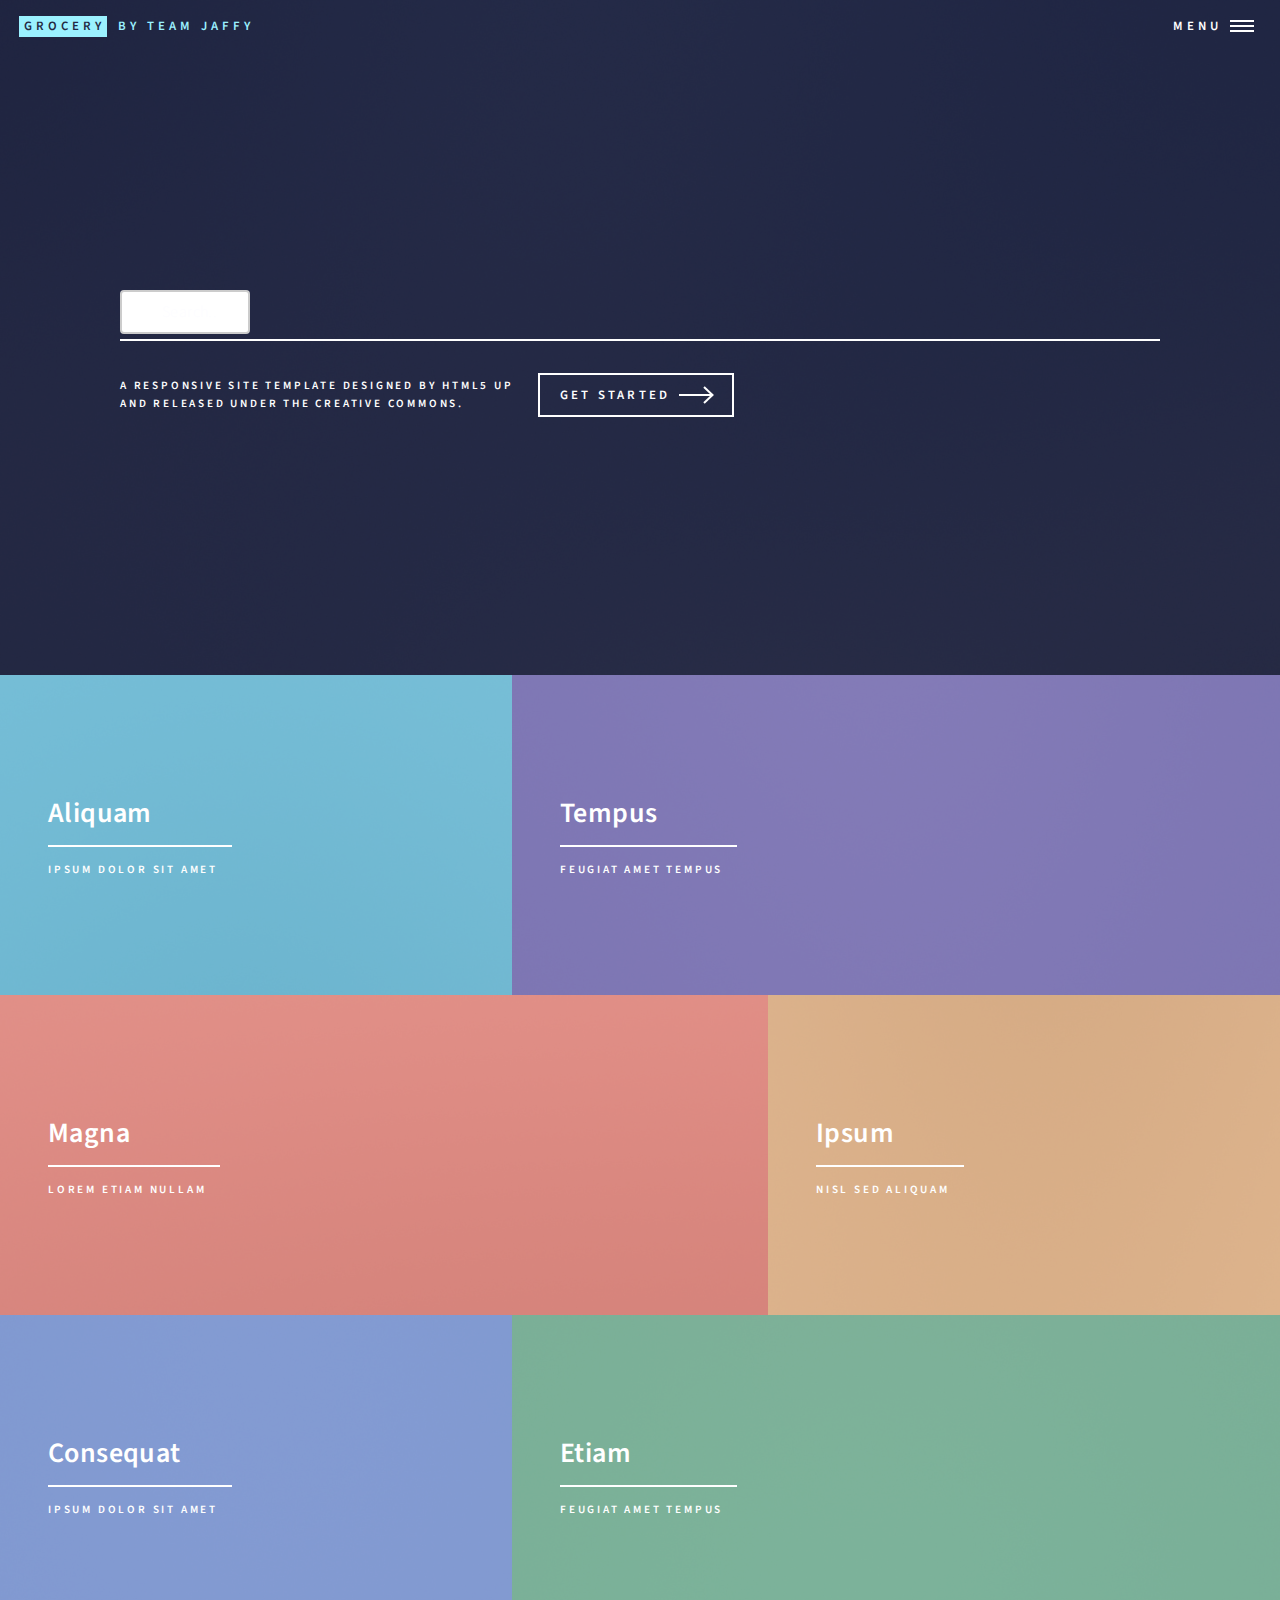
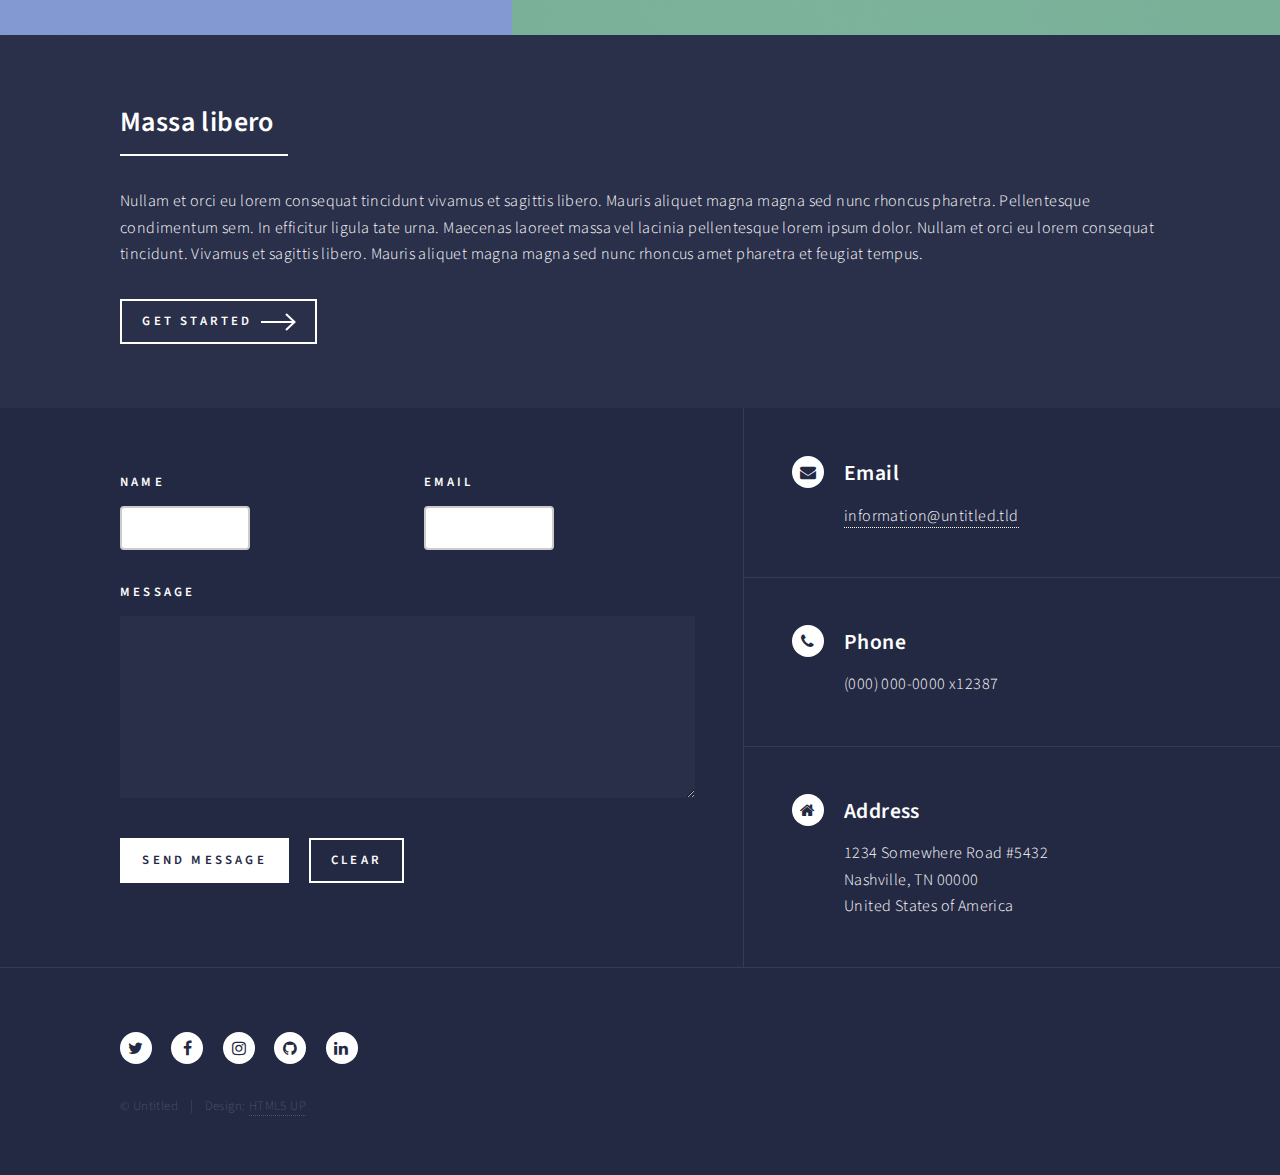
==== commit 19c2dbed: "files uploaded" ====
--- a/index.html
+++ b/index.html
@@ -21,7 +21,7 @@
 
 				<!-- Header -->
 					<header id="header" class="alt">
-						<a href="index.html" class="logo"><strong>Forty</strong> <span>by HTML5 UP</span></a>
+						<a href="index.html" class="logo"><strong>Grocery</strong> <span>by Team Jaffy</span></a>
 						<nav>
 							<a href="#menu">Menu</a>
 						</nav>
@@ -45,7 +45,9 @@
 					<section id="banner" class="major">
 						<div class="inner">
 							<header class="major">
-								<h1>Hi, my name is Forty</h1>
+								<form>
+									<input type="text" name="search" placeholder="Search..">
+								</form>
 							</header>
 							<div class="content">
 								<p>A responsive site template designed by HTML5 UP<br />
--- a/assets/css/main.css
+++ b/assets/css/main.css
@@ -3577,6 +3577,7 @@
 				max-height: none;
 				min-height: 0;
 				top: -2.75em;
+                color: #000000;
 			}
 
 				#banner h1 {
@@ -3985,4 +3986,24 @@
 			transform: none;
 			opacity: 1;
 			visibility: visible;
-		}+		}
+
+
+input[type=text] {
+	width: 130px;
+	box-sizing: border-box;
+	border: 2px solid #ccc;
+	border-radius: 4px;
+	font-size: 16px;
+	background-color: white;
+	background-position: 10px 10px;
+	background-repeat: no-repeat;
+	padding: 12px 20px 12px 40px;
+	-webkit-transition: width 0.4s ease-in-out;
+	transition: width 0.4s ease-in-out;
+    color: #000000;
+}
+
+input[type=text]:focus {
+	width: 100%;
+}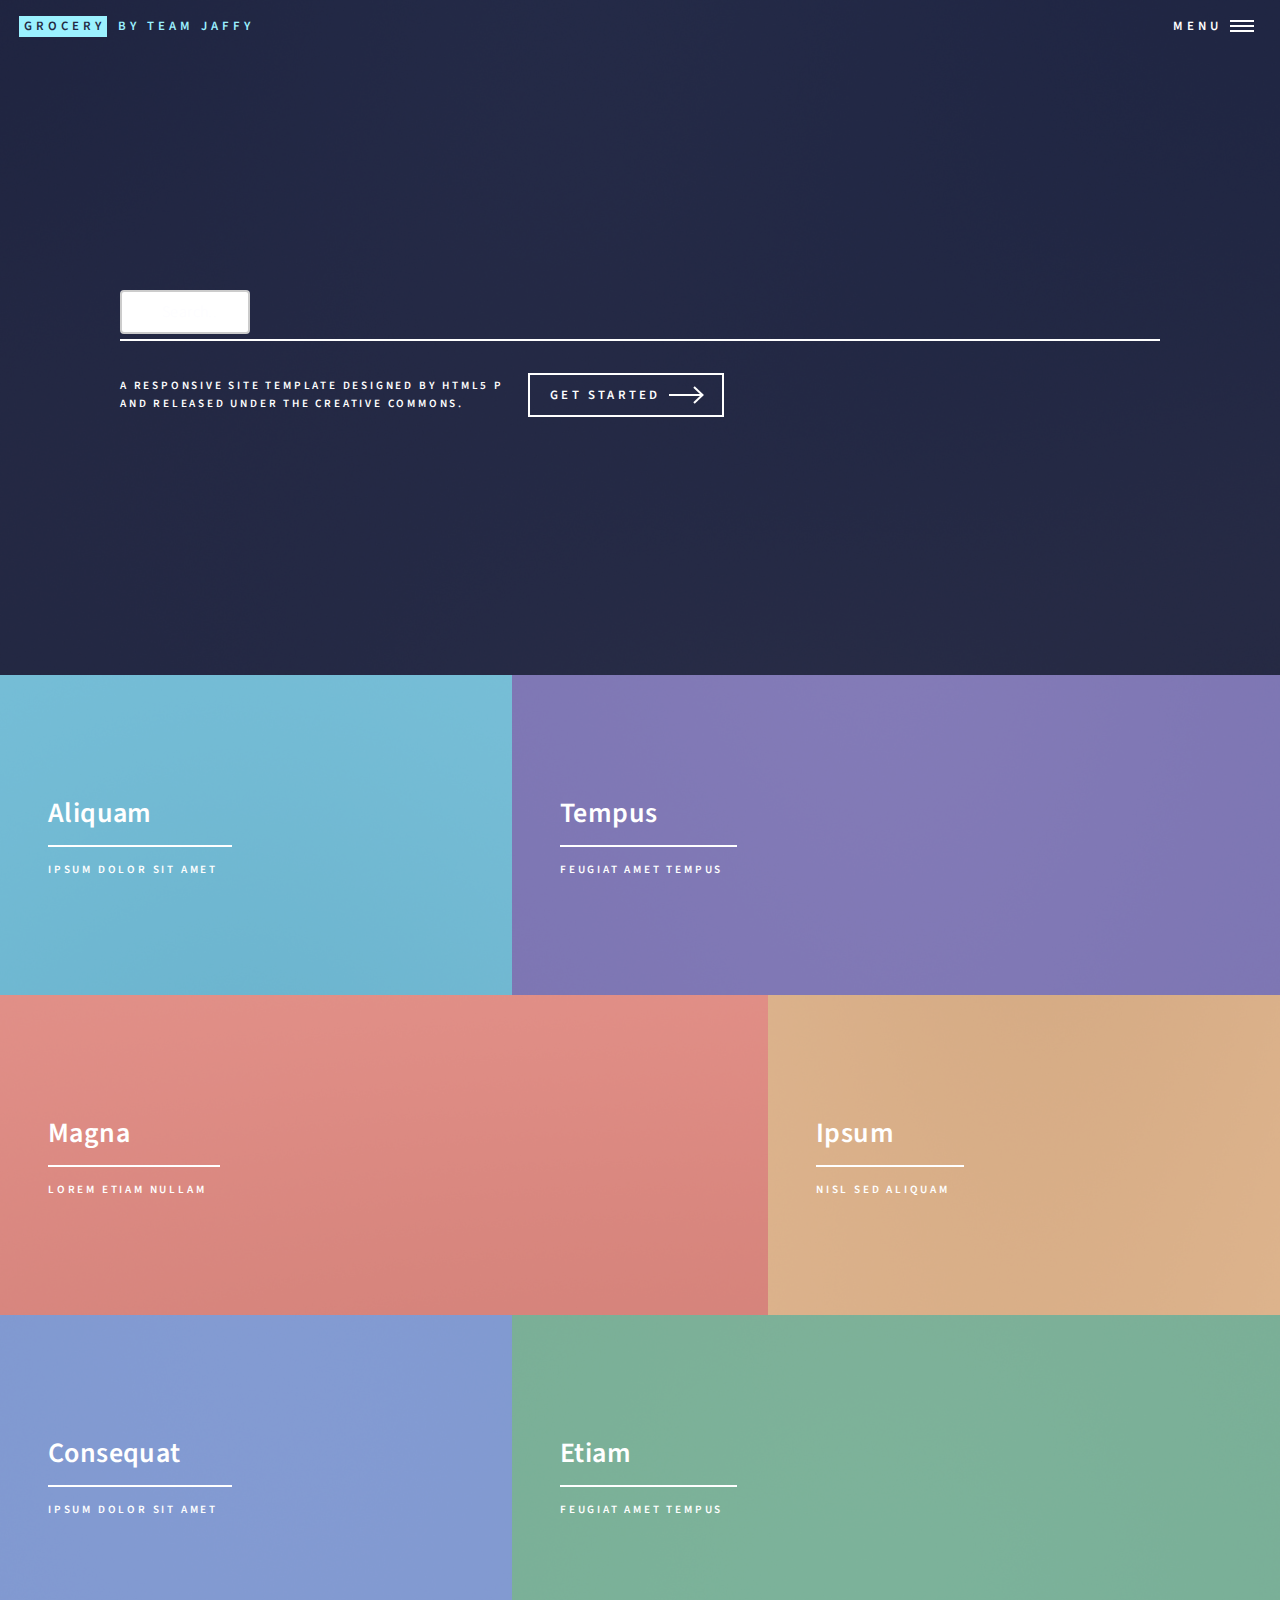
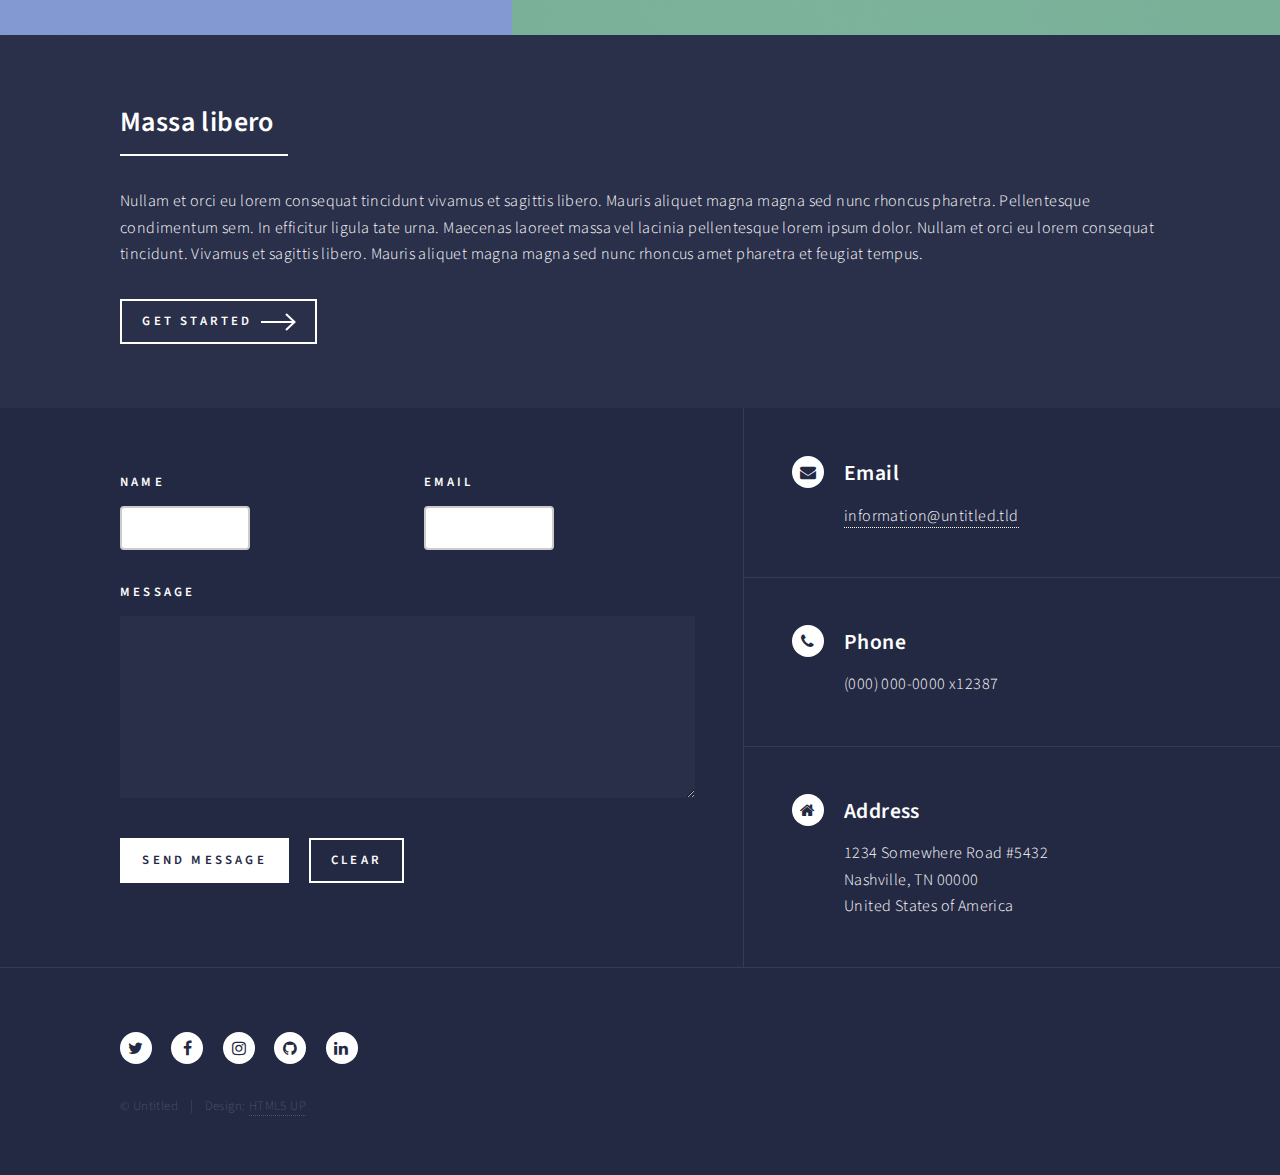
==== commit 805b3fc4: "files uploaded" ====
--- a/index.html
+++ b/index.html
@@ -50,7 +50,7 @@
 								</form>
 							</header>
 							<div class="content">
-								<p>A responsive site template designed by HTML5 UP<br />
+								<p>A responsive site template designed by HTML5 P<br />
 								and released under the Creative Commons.</p>
 								<ul class="actions">
 									<li><a href="#one" class="button next scrolly">Get Started</a></li>
